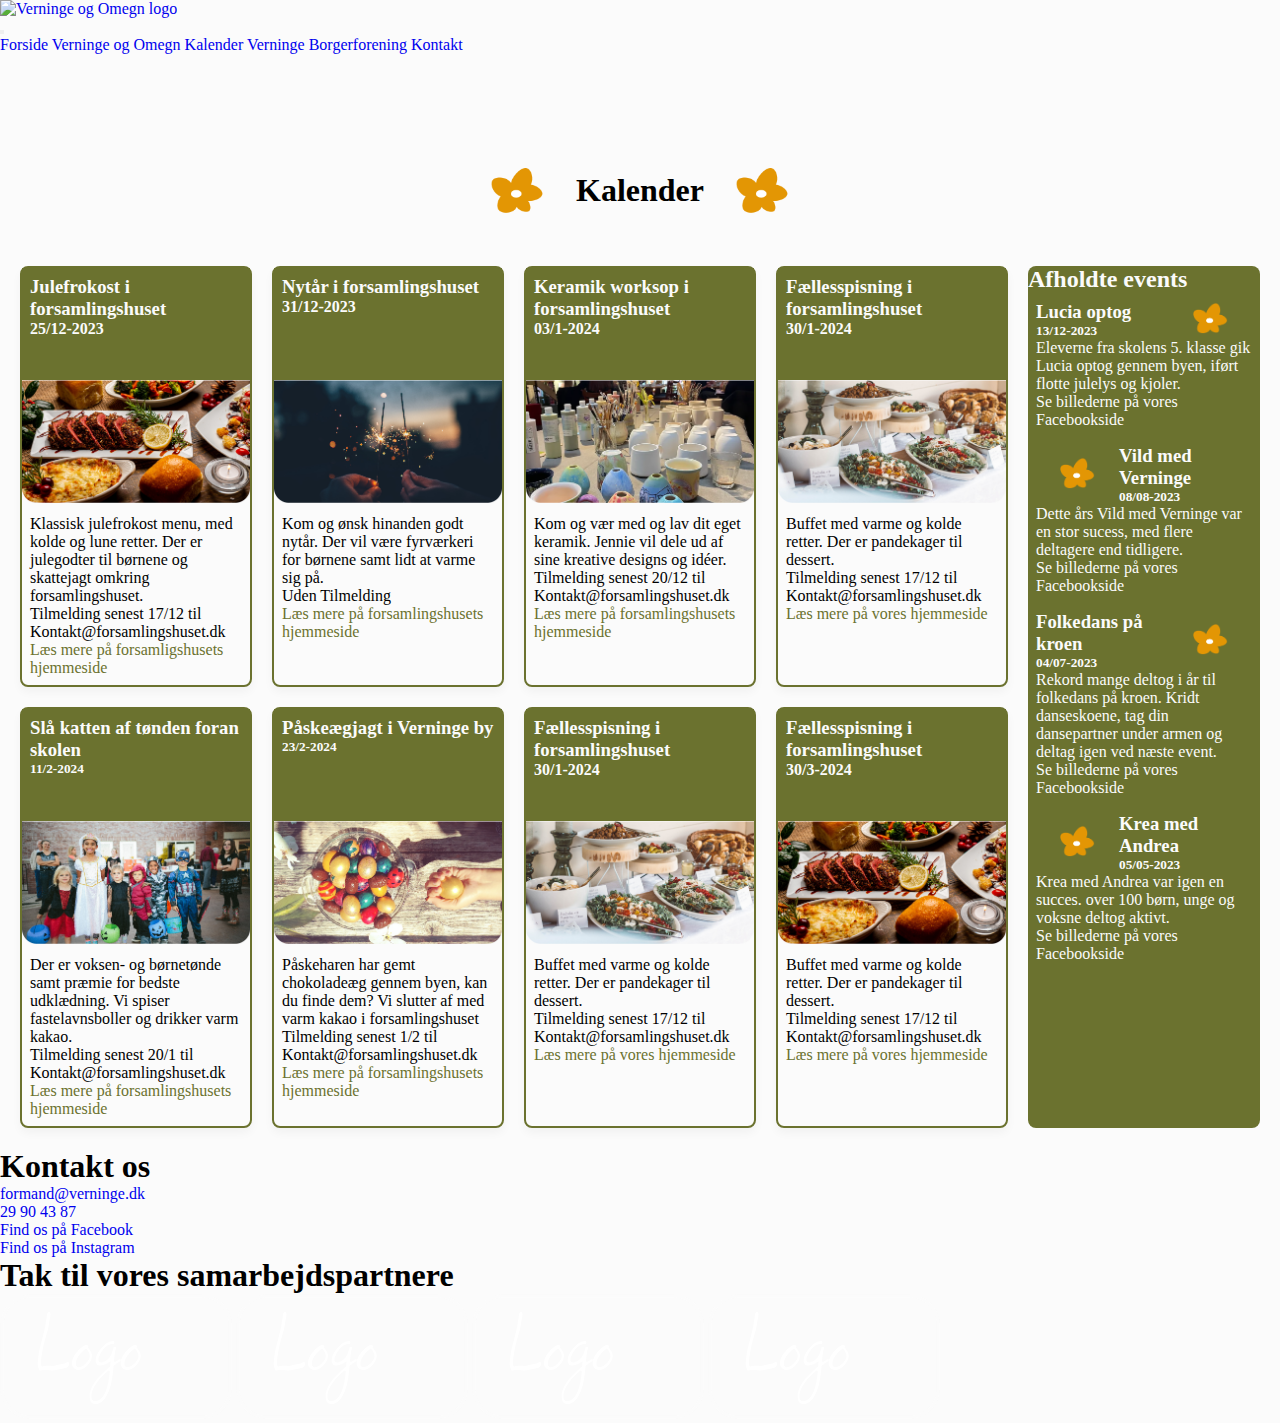
==== kalender.html @ a9202965 "responsiv rettelser" ====
<!DOCTYPE html>
<html lang="da">
<head>
    <meta charset="UTF-8">
    <meta name="viewport" content="width=device-width, initial-scale=1.0">
    <title>Verninge og omegn kalender</title>
    <link rel="stylesheet" href="kalenderstylesheet.css">
   <!--<link rel="stylesheet" href="style.css">-->
</head>

<body>
    <header>       
        <!-- logo -->
        <a class="logo" href="index.html">
            <img src="grafik/logo_mobil.png" alt="Verninge og Omegn logo">
        </a>

        <!-- Burger menu Mobil-->
        <nav>
            <div class="dropdown">
                <button onclick="myFunction()" class="dropbtn"><i class="fa-solid fa-bars"></i></button>
                <div id="myDropdown" class="dropdown-content">
                <a href="index.html">Forside</a>
                <a href="verninge_og_omegn.html">Verninge og Omegn</a>
                <a href="kalender.html">Kalender</a>
                <a href="#">Verninge Borgerforening</a>
                <a href="#">Kontakt</a>
                </div>
            </div>
        </nav>
        
    </header>
    <div class="overskrift">
        <img src="blomst.png" class="pg-title-blomst" alt="verninge blomst logo">
        <h1>Kalender</h1>
        <img src="blomst.png"  class="pg-title-blomst" alt="verninge blomst logo">
    </div>

    <section class="card-list">
        <article class="card-item">
            <div>
                <div class="card-title">
                    <h3>Julefrokost i forsamlingshuset </h3>
                    <h4>25/12-2023</h4>  
                </div>
                <img src="julemad.png" alt="billede af buffet">    
                <div class="card-content">
                    <p>Klassisk julefrokost menu, med kolde og lune retter. Der er julegodter til børnene og skattejagt omkring forsamlingshuset.</p>
                    <p>Tilmelding senest 17/12 til Kontakt@forsamlingshuset.dk</p>
                    <a href="#" class="link"><p>Læs mere på forsamligshusets hjemmeside</p></a>
                </div>
            </div>
        </article>
        <article class="card-item">
            <div>
                <div class="card-title">
                    <h3>Nytår i forsamlingshuset </h3>
                    <h4>31/12-2023</h4>  
                </div>
                    <img src="nytaar.png" alt="Stemningsbillede med stjernekastere">
                <div class="card-content">
                    <p>Kom og ønsk hinanden godt nytår. Der vil være fyrværkeri for børnene samt lidt at varme sig på. </p>
                    <p>Uden Tilmelding</p>
                    <a href="#" class="link"><p>Læs mere på forsamlingshusets hjemmeside</p></a>
                </div>
            </div>
        </article>
        <article class="card-item">
            <div>
                <div class="card-title">
                    <h3>Keramik worksop i forsamlingshuset </h3>
                    <h4>03/1-2024</h4>  
                </div>
                    <img src="keramik.png" alt="Billede af Håndlavet keramik">
                <div class="card-content">
                    <p>Kom og vær med og lav dit eget keramik. Jennie vil dele ud af sine kreative designs og idéer. </p>
                    <p>Tilmelding senest 20/12 til Kontakt@forsamlingshuset.dk</p>
                    <a href="#" class="link"><p>Læs mere på forsamlingshusets hjemmeside</p></a>
                </div>
            </div>
        </article>
        <article class="card-item">
             <div>
                <div class="card-title">
                    <h3>Fællesspisning i forsamlingshuset </h3>
                    <h4>30/1-2024</h4>  
                </div>
                    <img src="paaskefrokost.png" alt="Billede af buffet">
                <div class="card-content">
                    <p>Buffet med varme og kolde retter. Der er pandekager til dessert.</p>
                    <p>Tilmelding senest 17/12 til Kontakt@forsamlingshuset.dk</p>
                    <a href="#" class="link"><p>Læs mere på vores hjemmeside</p></a>
                </div>
            </div>
        </article>
        <article class="card-item">
            <div>
                <div class="card-title">
                    <h3>Slå katten af tønden foran skolen </h3>
                    <h5>11/2-2024</h5>  
                </div>
                    <img src="fastelavn.png" alt="billede af børn i udklædning">
                <div class="card-content">
                    <p>Der er voksen- og børnetønde samt præmie for bedste udklædning. Vi spiser fastelavnsboller og drikker varm kakao.</p>
                    <p>Tilmelding senest 20/1 til Kontakt@forsamlingshuset.dk</p>
                    <a href="#" class="link"><p>Læs mere på forsamlingshusets hjemmeside</p></a>
                </div>
            </div>
        </article>
        <article class="card-item">
            <div>
                <div class="card-title">
                    <h3>Påskeægjagt i Verninge by </h3>
                    <h5>23/2-2024</h5>  
                </div>
                    <img src="paaskeaeg.png" alt="billede af påskeæg">
                <div class="card-content">
                    <p>Påskeharen har gemt chokoladeæg gennem byen, kan du finde dem?
                        Vi slutter af med varm kakao i forsamlingshuset</p>
                    <p>Tilmelding senest 1/2 til Kontakt@forsamlingshuset.dk</p>
                    <a href="#" class="link"><p>Læs mere på forsamlingshusets hjemmeside</p></a>
                </div>
            </div>
         </article>
        <article class="card-item">
            <div>
                <div class="card-title">
                    <h3>Fællesspisning i forsamlingshuset </h3>
                    <h4>30/1-2024</h4>  
                </div>
                    <img src="paaskefrokost.png" alt="billede af buffet">
                <div class="card-content">
                    <p>Buffet med varme og kolde retter. Der er pandekager til dessert.</p>
                    <p>Tilmelding senest 17/12 til Kontakt@forsamlingshuset.dk</p>
                    <a href="#" class="link"><p>Læs mere på vores hjemmeside</p></a>
                </div>
            </div>
        </article>
        <article class="card-item">
            <div>
                <div class="card-title">
                    <h3>Fællesspisning i forsamlingshuset </h3>
                    <h4>30/3-2024</h4>  
                </div>
                    <img src="julemad.png" alt="Billede af buffet">
                <div class="card-content">
                    <p>Buffet med varme og kolde retter. Der er pandekager til dessert.</p>
                    <p>Tilmelding senest 17/12 til Kontakt@forsamlingshuset.dk</p>
                    <a href="#" class="link"><p>Læs mere på vores hjemmeside</p></a>
                </div>
            </div>
        </article>
        <article class="card-afholdte-events row-span-2">
            <div>
                <h2>Afholdte events</h2>
                <div class="card-content">
                    <div class="title-afholdte-events">
                        <div>
                        <h3>Lucia optog</h3>
                        <h5>13/12-2023</h5>
                    </div>
                    <div>
                        <img src="blomst.png" alt="verninge logo blomst" class="blomst-lille">
                    </div>       
                    </div>
                    <p>Eleverne fra skolens 5. klasse gik Lucia optog gennem byen, iført flotte julelys og kjoler. </p>
                    <a href="#" class="link-hvid"><p>Se billederne på vores Facebookside</p></a>
                </div>

                <div class="card-content">
                    <div class="title-afholdte-events">
                        <div>
                        <img src="blomst.png" alt="verninge logo blomst" class="blomst-lille">
                    </div> 
                    <div>
                        <h3>Vild med Verninge</h3>
                        <h5>08/08-2023</h5>
                    </div>
                        
                    </div>
                    <p>Dette års Vild med Verninge var en stor sucess, med flere deltagere end tidligere.
                        <a href="#" class="link-hvid"><p>Se billederne på vores Facebookside</p></a>
                </div>

                <div class="card-content">
                    <div class="title-afholdte-events">
                        <div>
                        <h3>Folkedans på kroen</h3>
                        <h5>04/07-2023</h5>
                    </div>
                    <div>
                        <img src="blomst.png" alt="verninge logo blomst" class="blomst-lille">
                    </div>       
                    </div>
                    <p>Rekord mange deltog i år til folkedans på kroen. Kridt danseskoene, tag din dansepartner under armen og deltag igen ved næste event.
                        <a href="#" class="link-hvid"><p>Se billederne på vores Facebookside</p></a>
                    
                </div>

                <div class="card-content">  
                    <div class="title-afholdte-events">
                         <div>
                        <img src="blomst.png" alt="verninge logo blomst" class="blomst-lille">
                        </div> 
                        <div>
                            <h3>Krea med Andrea</h3>
                            <h5>05/05-2023</h5>
                        </div>
                        
                        </div>
                        <p>Krea med Andrea var igen en succes. over 100 børn, unge og voksne deltog aktivt. </p>
                        <a href="#" class="link-hvid"><p>Se billederne på vores Facebookside</p></a>
                </div>
            </div>
        </article>  
        

    </section>
    <footer>
        <div class="bg-green-font-white">
            <h1>Kontakt os</h1> 
                <ul>
                    <li><a href="#"><i class="fa-regular fa-envelope"></i> formand@verninge.dk</a></li>
                    <li><a href="#"><i class="fa-solid fa-phone"></i> 29 90 43 87</a></li>
                    <li><a href="#"><i class="fa-brands fa-facebook"></i> Find os på Facebook</a></li>
                    <li><a href="#"><i class="fa-brands fa-instagram"></i> Find os på Instagram</a></li>
                </ul>
            <h1>Tak til vores samarbejdspartnere</h1>
            <img src="Img/img-sponser.png" alt="">
            <img src="Img/img-sponser.png" alt="">
            <img src="Img/img-sponser.png" alt="">
            <img src="Img/img-sponser.png" alt="">
        </div>
    </footer>
</body>

</html>
---- kalenderstylesheet.css ----
@import url(https://fonts.googleapis.com/css?family=Square+Peg:regular);
@import url(https://fonts.googleapis.com/css?family=Kulim+Park:200,200italic,300,300italic,regular,italic,600,600italic,700,700italic);
* {
    margin: 0;
    padding: 0;
    box-sizing: border-box;
    
}
body {
    background: #fbfbfb;
    max-width: 100%;
}

.overskrift {
    display: flex;
    justify-content: center;
    flex-direction: row;
    align-items: center;
    padding-top: 5rem;
}
.pg-title-blomst{
    height: 3rem;
    width: auto;
    margin: 2rem 2rem 2rem 2rem;
}


@media (min-width: 33em){
    .card-list{
        grid-template-columns: 1fr;
    }
}
@media (min-width: 38em){
    .card-list{
        grid-template-columns: repeat(2, 1fr);
    }
    .card-afholdte-events{
        grid-column: span 1 /-1!important;
        grid-row: span 2 / 1!important;
    }
}
@media (min-width: 54em){
    .card-list{
        grid-template-columns: repeat(3, 1fr);
    }
    .card-afholdte-events{
        grid-column: span 1 /-1!important;
        grid-row: span 2 / 1!important;
    }
}

@media (min-width: 80em){
    .card-list{
        grid-template-columns: repeat(5, 1fr);
    }
    .card-afholdte-events{
        grid-column: span 1 /-1!important;
        grid-row: span 2 / -1!important;
    }
}

.card-list {
    display: grid;
    gap: 20px;
    padding: 20px;
}

.row-span-2{
    grid-row: span 2;
}

.card-list .card-item {
    background: #fbfbfb;
    border-radius: 8px;
    box-shadow: 0px 5px 10px rgba(0, 0, 0, 0.04);
    list-style: none;
    text-decoration: none;
    border: 2px solid #6b722F;
    transition: border 0.5s ease;
}


.card-title{
    background-color: #6b722F;
    color: #fbfbfb;
    padding: 0.5em;
    height: 7rem;
}

.card-content{
    padding: 0.5em;
}
a{
    text-decoration: none;
}

.link:hover{
    cursor: pointer;
    text-decoration: underline;
}

.link-hvid {
    color: #fbfbfb !important;
}

.link-hvid:hover{
    cursor: pointer;
    text-decoration: underline;
}

.link {
    color: #6b722F;
}

.card-item img{
    max-width: 100%;
    border-radius: 0 0 8px 8px;
}

.card-afholdte-events{
    background-color: #6b722F;
    color: #fbfbfb;
    border-radius: 8px;
}
.blomst-lille{
    height: 2rem;
    width: auto;
    margin: 0 1.5rem 0 1.5rem;
}
.title-afholdte-events{
    display: flex;
    justify-content: space-between;
    align-items: center;
}

.title-afholdte-events h3{
    margin:0.5 0 0.4 0.8!important;
}
---- style.css ----
@import url(https://fonts.googleapis.com/css?family=Square+Peg:regular);
@import url(https://fonts.googleapis.com/css?family=Kulim+Park:200,200italic,300,300italic,regular,italic,600,600italic,700,700italic);

/*mobil*/
*{
    box-sizing: border-box;
    margin: 0;
}

html{
    width: 100%;
}

.grid-col-4{
    width: 100%;
    display: grid;
    grid-template-rows: auto auto auto;
    grid-template-columns: auto auto auto;
    grid-template-areas: 
    'header header header header'
    'main main main main'
    'footer footer footer footer';
}

h1{
    font-family: 'square peg';
    color: #6b722F;
    font-size: 5rem;
    font-weight: 500;
}
.section-title-white{
    font-family: 'square peg';
    color: #FBFBFB;
    font-size: 5rem;
    font-weight: 500;
}
h2 {
    font-family: 'square peg';
    font-weight: 400;
    font-size: 2.5rem;
    text-align: center;
    margin: 0.8rem;
}

h3 {
    font-family: 'kulim park';
    font-weight: 400;
    margin: 0.8rem;
}


h4 {
    font-family: 'kulim park';
    font-weight: 400;
    text-align: left;
    margin: 0.8rem;
}

h5{
    font-family: 'kulim park';
    font-weight: 300;
    text-align: left;
    margin-left: 0.8rem;
}

p {
    font-family: 'kulim park';
    font-weight: 300;
    padding:0.4rem 1rem 0.4rem 1rem;
}

/*section classes*/
.bg-white-font-black{
    background-color: #FBFBFB;
    color: black;
}

.bg-white-font-black h1{
    color: #434910;

}

.bg-green-font-white{
    background-color: #6B722F;
    color: #FBFBFB;
}


/*--------header---------*/
header{
    grid-area: header;
    position: sticky;
    top: 0;
    background-color: #6B722F;
    display: flex;
    justify-content: space-between;
    align-items: center;
    padding: 20px;
    z-index: 1;
}



/*dropdown*/
@media (max-width:63rem){
.dropbtn {
    background-color: #6B722F;
    color: #FBFBFB;
    font-size: 4em;
    border: none;
    cursor: pointer;
  }


.dropdown-content {
    display: none;
    position: absolute;
    background-color: #6B722F;
    width: 100%;
    box-shadow: 0px 0px 0px 0px rgba(0,0,0,0.2);
    right: 0;
    z-index: 1;
    overflow: visible;
}
  
.dropdown a{
    display: block;
}
.nav-menu{
    list-style: none;
    display: flex;
    flex-direction: column;
    align-items: center;
    
}
.nav-menu li{
    padding: 30px 45px;
}
.logo{
    height: 4.7rem;
    width: 5rem;
    background-image: url(Grafik/logo_mobil.png);
    z-index: 20!important;
}
}

@media (min-width:63rem){
    .nav-menu{
        display: flex;
        flex-direction: row;
        justify-content: space-between;
    }
    .nav-menu li{
        text-align: left;
        padding: 0 1rem 0 1rem;

    }
    .nav-menu a{
        font-size: 2rem;
    }
    .dropbtn{
        display: none;
    }
    .logo{
        height: 5rem;
        width: 15rem;
        background-image: url(Grafik/logo-desktop-lille.png);
        background-position: 0;
        background-repeat: no-repeat;
        z-index: 20!important;
    }
}


.nav-menu a:hover{
    text-decoration: underline;
    cursor: pointer;
}
.nav-menu li a{
    font-size: x-large;
    font-family: 'Kulim Park';
    color: #fbfbfb;
    text-decoration: none;
}
.nav-menu li{
    list-style-type: none;
}
.nav-active{
    color: #f7bf58!important;
}
   
/* Show the dropdown menu (use JS to add this class to the .dropdown-content container when the user clicks on the dropdown button) */
.show {display:block;}

/*main*/
main{
    grid-area: main;
}

/*footer*/
footer{
    grid-area: footer;
    background-color: #6B722F;
    color: #FBFBFB;
    text-align: center;
    
}

footer .bg-green-font-white{
    display: flex;
    flex-direction: column;
    justify-content: center;
    align-items: center;
    flex-wrap: nowrap;
    max-width: 100%;
}

footer h1{
    padding-top: 40px;
}

footer ul li{
    list-style-type: none;  
}

footer ul li a{
    float: left;
    color: #FBFBFB;
    text-decoration: none;
    display: block;
    font-size: x-large;
    font-family: 'Kulim Park';
    font-weight: bold;
    padding-top: 10px;
}

footer img{
    padding-top: 20px;
}
#sponsors{
    padding-top: 2rem;
}
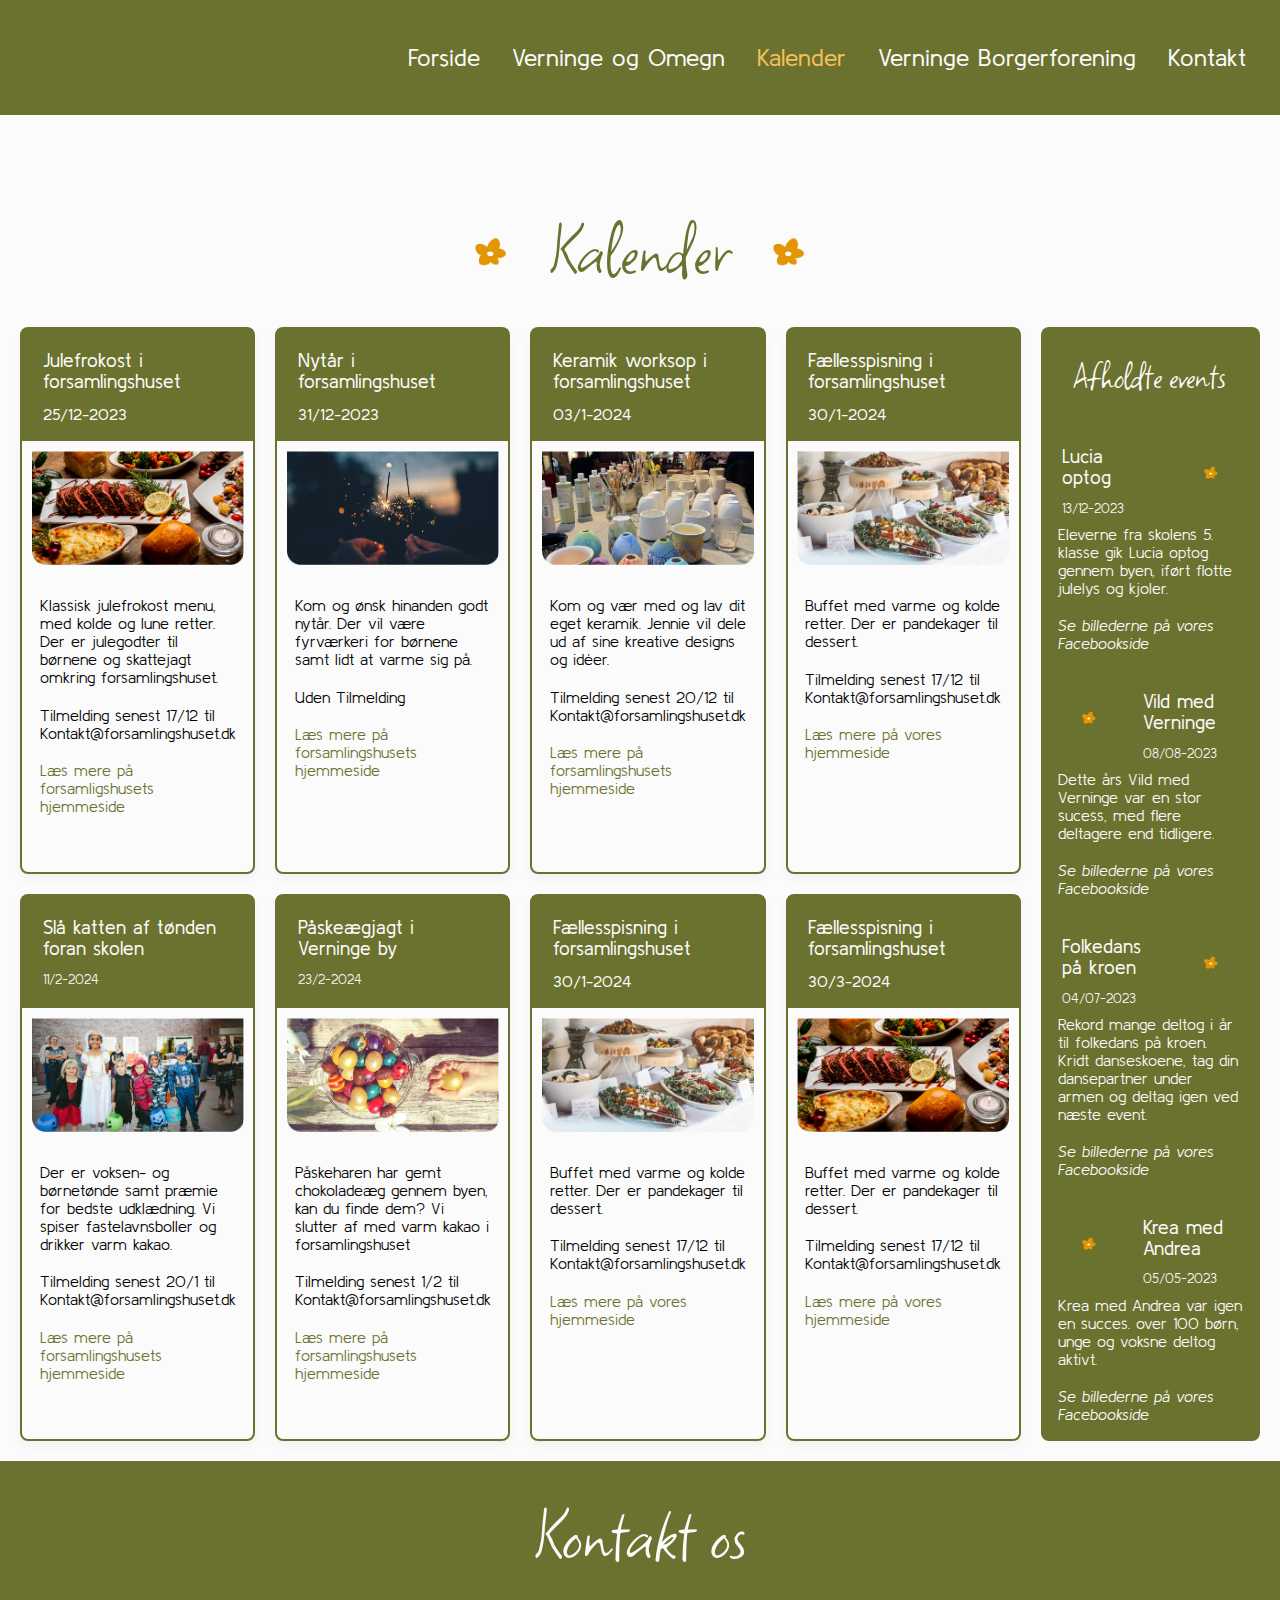
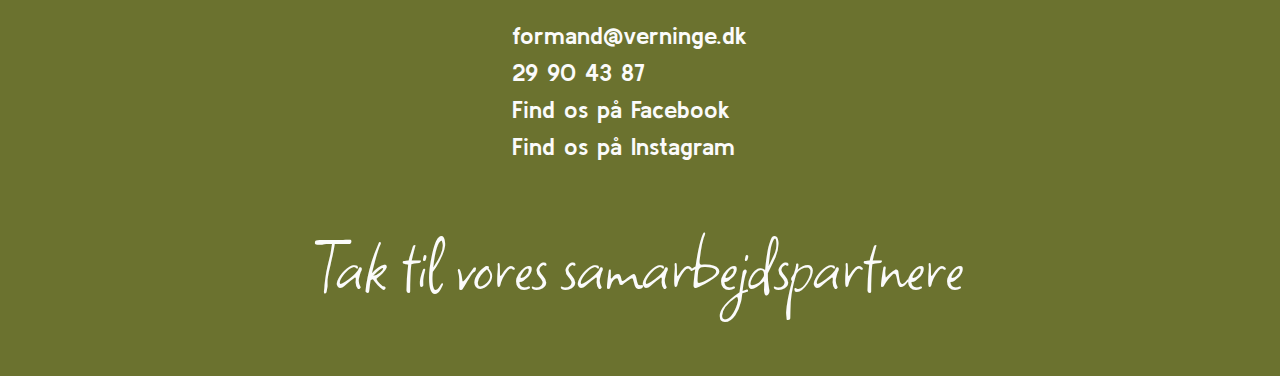
==== commit 526b2f70: "kalender og index rettelser" ====
--- a/kalender.html
+++ b/kalender.html
@@ -5,14 +5,19 @@
     <meta name="viewport" content="width=device-width, initial-scale=1.0">
     <title>Verninge og omegn kalender</title>
     <link rel="stylesheet" href="kalenderstylesheet.css">
-   <!--<link rel="stylesheet" href="style.css">-->
+   <link rel="stylesheet" href="style.css">
+
+       <!--import af burger ikon-->
+       <script src="https://kit.fontawesome.com/158830f7f7.js" crossorigin="anonymous"></script>
+
+       <!--import af javascript til dropdown menu-->
+        <script src="dropdown.js"></script>
 </head>
 
 <body>
     <header>       
         <!-- logo -->
         <a class="logo" href="index.html">
-            <img src="grafik/logo_mobil.png" alt="Verninge og Omegn logo">
         </a>
 
         <!-- Burger menu Mobil-->
@@ -20,20 +25,22 @@
             <div class="dropdown">
                 <button onclick="myFunction()" class="dropbtn"><i class="fa-solid fa-bars"></i></button>
                 <div id="myDropdown" class="dropdown-content">
-                <a href="index.html">Forside</a>
-                <a href="verninge_og_omegn.html">Verninge og Omegn</a>
-                <a href="kalender.html">Kalender</a>
-                <a href="#">Verninge Borgerforening</a>
-                <a href="#">Kontakt</a>
+                <ul class="nav-menu">
+                    <li><a href="index.html" >Forside</a></li>
+                    <li><a href="verninge_og_omegn.html">Verninge og Omegn</a></li>
+                    <li><a href="kalender.html" class="nav-active">Kalender</a></li>
+                    <li><a href="#">Verninge Borgerforening</a></li>
+                    <li><a href="#">Kontakt</a></li>
+                 </ul>
                 </div>
             </div>
         </nav>
         
     </header>
-    <div class="overskrift">
-        <img src="blomst.png" class="pg-title-blomst" alt="verninge blomst logo">
+    <div class="pg-title">
+        <img src="img/blomst.png" class="pg-title-blomst" alt="verninge blomst logo">
         <h1>Kalender</h1>
-        <img src="blomst.png"  class="pg-title-blomst" alt="verninge blomst logo">
+        <img src="img/blomst.png"  class="pg-title-blomst" alt="verninge blomst logo">
     </div>
 
     <section class="card-list">
@@ -43,7 +50,7 @@
                     <h3>Julefrokost i forsamlingshuset </h3>
                     <h4>25/12-2023</h4>  
                 </div>
-                <img src="julemad.png" alt="billede af buffet">    
+                <img src="img/julemad.png" alt="billede af buffet">    
                 <div class="card-content">
                     <p>Klassisk julefrokost menu, med kolde og lune retter. Der er julegodter til børnene og skattejagt omkring forsamlingshuset.</p>
                     <p>Tilmelding senest 17/12 til Kontakt@forsamlingshuset.dk</p>
@@ -57,7 +64,7 @@
                     <h3>Nytår i forsamlingshuset </h3>
                     <h4>31/12-2023</h4>  
                 </div>
-                    <img src="nytaar.png" alt="Stemningsbillede med stjernekastere">
+                    <img src="img/nytaar.png" alt="Stemningsbillede med stjernekastere">
                 <div class="card-content">
                     <p>Kom og ønsk hinanden godt nytår. Der vil være fyrværkeri for børnene samt lidt at varme sig på. </p>
                     <p>Uden Tilmelding</p>
@@ -71,7 +78,7 @@
                     <h3>Keramik worksop i forsamlingshuset </h3>
                     <h4>03/1-2024</h4>  
                 </div>
-                    <img src="keramik.png" alt="Billede af Håndlavet keramik">
+                    <img src="img/keramik.png" alt="Billede af Håndlavet keramik">
                 <div class="card-content">
                     <p>Kom og vær med og lav dit eget keramik. Jennie vil dele ud af sine kreative designs og idéer. </p>
                     <p>Tilmelding senest 20/12 til Kontakt@forsamlingshuset.dk</p>
@@ -85,7 +92,7 @@
                     <h3>Fællesspisning i forsamlingshuset </h3>
                     <h4>30/1-2024</h4>  
                 </div>
-                    <img src="paaskefrokost.png" alt="Billede af buffet">
+                    <img src="img/paaskefrokost.png" alt="Billede af buffet">
                 <div class="card-content">
                     <p>Buffet med varme og kolde retter. Der er pandekager til dessert.</p>
                     <p>Tilmelding senest 17/12 til Kontakt@forsamlingshuset.dk</p>
@@ -99,7 +106,7 @@
                     <h3>Slå katten af tønden foran skolen </h3>
                     <h5>11/2-2024</h5>  
                 </div>
-                    <img src="fastelavn.png" alt="billede af børn i udklædning">
+                    <img src="img/fastelavn.png" alt="billede af børn i udklædning">
                 <div class="card-content">
                     <p>Der er voksen- og børnetønde samt præmie for bedste udklædning. Vi spiser fastelavnsboller og drikker varm kakao.</p>
                     <p>Tilmelding senest 20/1 til Kontakt@forsamlingshuset.dk</p>
@@ -113,7 +120,7 @@
                     <h3>Påskeægjagt i Verninge by </h3>
                     <h5>23/2-2024</h5>  
                 </div>
-                    <img src="paaskeaeg.png" alt="billede af påskeæg">
+                    <img src="img/paaskeaeg.png" alt="billede af påskeæg">
                 <div class="card-content">
                     <p>Påskeharen har gemt chokoladeæg gennem byen, kan du finde dem?
                         Vi slutter af med varm kakao i forsamlingshuset</p>
@@ -128,7 +135,7 @@
                     <h3>Fællesspisning i forsamlingshuset </h3>
                     <h4>30/1-2024</h4>  
                 </div>
-                    <img src="paaskefrokost.png" alt="billede af buffet">
+                    <img src="img/paaskefrokost.png" alt="billede af buffet">
                 <div class="card-content">
                     <p>Buffet med varme og kolde retter. Der er pandekager til dessert.</p>
                     <p>Tilmelding senest 17/12 til Kontakt@forsamlingshuset.dk</p>
@@ -142,7 +149,7 @@
                     <h3>Fællesspisning i forsamlingshuset </h3>
                     <h4>30/3-2024</h4>  
                 </div>
-                    <img src="julemad.png" alt="Billede af buffet">
+                    <img src="img/julemad.png" alt="Billede af buffet">
                 <div class="card-content">
                     <p>Buffet med varme og kolde retter. Der er pandekager til dessert.</p>
                     <p>Tilmelding senest 17/12 til Kontakt@forsamlingshuset.dk</p>
@@ -160,7 +167,7 @@
                         <h5>13/12-2023</h5>
                     </div>
                     <div>
-                        <img src="blomst.png" alt="verninge logo blomst" class="blomst-lille">
+                        <img src="img/blomst.png" alt="verninge logo blomst" class="blomst-lille">
                     </div>       
                     </div>
                     <p>Eleverne fra skolens 5. klasse gik Lucia optog gennem byen, iført flotte julelys og kjoler. </p>
@@ -170,7 +177,7 @@
                 <div class="card-content">
                     <div class="title-afholdte-events">
                         <div>
-                        <img src="blomst.png" alt="verninge logo blomst" class="blomst-lille">
+                        <img src="img/blomst.png" alt="verninge logo blomst" class="blomst-lille">
                     </div> 
                     <div>
                         <h3>Vild med Verninge</h3>
@@ -189,7 +196,7 @@
                         <h5>04/07-2023</h5>
                     </div>
                     <div>
-                        <img src="blomst.png" alt="verninge logo blomst" class="blomst-lille">
+                        <img src="img/blomst.png" alt="verninge logo blomst" class="blomst-lille">
                     </div>       
                     </div>
                     <p>Rekord mange deltog i år til folkedans på kroen. Kridt danseskoene, tag din dansepartner under armen og deltag igen ved næste event.
@@ -200,7 +207,7 @@
                 <div class="card-content">  
                     <div class="title-afholdte-events">
                          <div>
-                        <img src="blomst.png" alt="verninge logo blomst" class="blomst-lille">
+                        <img src="img/blomst.png" alt="verninge logo blomst" class="blomst-lille">
                         </div> 
                         <div>
                             <h3>Krea med Andrea</h3>
@@ -216,22 +223,27 @@
         
 
     </section>
-    <footer>
-        <div class="bg-green-font-white">
-            <h1>Kontakt os</h1> 
-                <ul>
-                    <li><a href="#"><i class="fa-regular fa-envelope"></i> formand@verninge.dk</a></li>
-                    <li><a href="#"><i class="fa-solid fa-phone"></i> 29 90 43 87</a></li>
-                    <li><a href="#"><i class="fa-brands fa-facebook"></i> Find os på Facebook</a></li>
-                    <li><a href="#"><i class="fa-brands fa-instagram"></i> Find os på Instagram</a></li>
-                </ul>
-            <h1>Tak til vores samarbejdspartnere</h1>
-            <img src="Img/img-sponser.png" alt="">
-            <img src="Img/img-sponser.png" alt="">
-            <img src="Img/img-sponser.png" alt="">
-            <img src="Img/img-sponser.png" alt="">
+<!--- Footer (Brandon, Hans-Peder)-->
+<footer>
+
+    <div class="bg-green-font-white">
+        <div id="contact">
+            <h2 class="section-title-white">Kontakt os</h2>      
+            <ul>
+                <li><a href="#"><i class="fa-regular fa-envelope"></i> formand@verninge.dk</a></li>
+                <li><a href="#"><i class="fa-solid fa-phone"></i> 29 90 43 87</a></li>
+                <li><a href="#"><i class="fa-brands fa-facebook"></i> Find os på Facebook</a></li>
+                <li><a href="#"><i class="fa-brands fa-instagram"></i> Find os på Instagram</a></li>
+            </ul>
         </div>
-    </footer>
+        <div id="sponsors">
+            <h2 class="section-title-white">Tak til vores samarbejdspartnere</h2>
+            <img src="img/img-sponser.png" alt="">
+            <img src="img/img-sponser.png" alt="">
+            <img src="img/img-sponser.png" alt="">
+            <img src="img/img-sponser.png" alt="">
+        </div>
+</footer>
 </body>
 
 </html>--- a/kalenderstylesheet.css
+++ b/kalenderstylesheet.css
@@ -10,20 +10,6 @@
     background: #fbfbfb;
     max-width: 100%;
 }
-
-.overskrift {
-    display: flex;
-    justify-content: center;
-    flex-direction: row;
-    align-items: center;
-    padding-top: 5rem;
-}
-.pg-title-blomst{
-    height: 3rem;
-    width: auto;
-    margin: 2rem 2rem 2rem 2rem;
-}
-
 
 @media (min-width: 33em){
     .card-list{
@@ -101,6 +87,7 @@
 
 .link-hvid {
     color: #fbfbfb !important;
+    font-style: italic;
 }
 
 .link-hvid:hover{
@@ -129,7 +116,7 @@
 }
 .title-afholdte-events{
     display: flex;
-    justify-content: space-between;
+    justify-content: space-around;
     align-items: center;
 }
 
--- a/style.css
+++ b/style.css
@@ -1,7 +1,8 @@
 @import url(https://fonts.googleapis.com/css?family=Square+Peg:regular);
 @import url(https://fonts.googleapis.com/css?family=Kulim+Park:200,200italic,300,300italic,regular,italic,600,600italic,700,700italic);
 
-/*mobil*/
+/*--------------------------------------------Generel styling, Header + Footer--------------------------*/
+/*Brandon, Hans Peder */
 *{
     box-sizing: border-box;
     margin: 0;
@@ -11,17 +12,10 @@
     width: 100%;
 }
 
-.grid-col-4{
-    width: 100%;
-    display: grid;
-    grid-template-rows: auto auto auto;
-    grid-template-columns: auto auto auto;
-    grid-template-areas: 
-    'header header header header'
-    'main main main main'
-    'footer footer footer footer';
-}
-
+/*.span-4{
+    column-span: 4;
+}*/
+/*Amanda*/
 h1{
     font-family: 'square peg';
     color: #6b722F;
@@ -48,7 +42,6 @@
     margin: 0.8rem;
 }
 
-
 h4 {
     font-family: 'kulim park';
     font-weight: 400;
@@ -69,7 +62,26 @@
     padding:0.4rem 1rem 0.4rem 1rem;
 }
 
-/*section classes*/
+.pg-title {
+    display: flex;
+    justify-content: center;
+    flex-direction: row;
+    align-items: center;
+    padding-top: 5rem;
+}
+
+.pg-title-blomst{
+    height: 3rem;
+    width: auto;
+    margin: 2rem 2rem 2rem 2rem;
+}
+@media (max-width:63rem){
+    .pg-title-blomst{
+        display: none;
+    }
+}
+/*--------------section classes-----------------
+Brandon og Hans Peder*/
 .bg-white-font-black{
     background-color: #FBFBFB;
     color: black;
@@ -86,7 +98,8 @@
 }
 
 
-/*--------header---------*/
+/*---------------------header---------------------
+Amanda, Brandon og Hans-Peder*/
 header{
     grid-area: header;
     position: sticky;
@@ -95,7 +108,7 @@
     display: flex;
     justify-content: space-between;
     align-items: center;
-    padding: 20px;
+    padding: 1.1rem;
     z-index: 1;
 }
 
@@ -139,7 +152,7 @@
 .logo{
     height: 4.7rem;
     width: 5rem;
-    background-image: url(Grafik/logo_mobil.png);
+    background-image: url(grafik/logo_mobil.png);
     z-index: 20!important;
 }
 }
@@ -164,7 +177,7 @@
     .logo{
         height: 5rem;
         width: 15rem;
-        background-image: url(Grafik/logo-desktop-lille.png);
+        background-image: url(grafik/logo-desktop-lille.png);
         background-position: 0;
         background-repeat: no-repeat;
         z-index: 20!important;
@@ -189,7 +202,6 @@
     color: #f7bf58!important;
 }
    
-/* Show the dropdown menu (use JS to add this class to the .dropdown-content container when the user clicks on the dropdown button) */
 .show {display:block;}
 
 /*main*/
@@ -197,7 +209,8 @@
     grid-area: main;
 }
 
-/*footer*/
+/*--------------footer----------------
+Brandon, Hans Peder*/
 footer{
     grid-area: footer;
     background-color: #6B722F;
@@ -240,5 +253,328 @@
 #sponsors{
     padding-top: 2rem;
 }
-
-
+/*-----------------------------------------------------index side-------------------------------------------------*/
+/*--------------------velkomst setion -------------------- 
+ Hans Peder og Brandon */
+ #sec-welcome{
+    text-align: center;
+    padding-bottom: 40px;
+}
+#sec-welcome h1{
+    padding: 20px;  
+}
+
+#sec-welcome p{
+    line-height: 1.5rem;
+    text-align: center;
+}
+/*Amanda*/
+@media (max-width:63rem){
+    #sec-welcome p{
+        padding: 0 4rem 2rem 4rem;
+    }
+}
+@media (min-width:63rem){
+    #sec-welcome p{
+        padding: 0 6rem 2rem 6rem;
+    }
+}
+.welcome-img{
+    height: auto;
+    width: 100%;
+}
+.btn-orange{
+    background-color: #E39604;
+    font-family: 'kulim park', sans serif;
+    padding: 1rem;
+    text-decoration: none;
+    color: #fbfbfb;
+    border-radius: 10px;
+}
+/*------------------gå på opdagelse section------*/
+/*Brandon og Hans-Peder*/
+#sec-discover{
+    text-align: center;
+    padding: 1.2rem 0 1.2rem 0;
+}
+#sec-discover h1{
+    padding: 20px;
+}
+#sec-discover h2{
+    padding-bottom: 40px;
+}
+#sec-discover img{
+    max-width: 80%;
+    height: auto;
+}
+/*Amanda*/
+.discover-link{
+    text-decoration: none;
+    color: #FBFBFB;
+}
+.discover-link:hover{
+    cursor: pointer;
+    text-decoration: underline;
+}
+@media (min-width:63rem){
+    .grid-col-2{
+        width: 100%;
+        display: grid;
+        grid-template-columns: repeat(2, 1fr);
+    }
+}
+/*----------------grunde til flytte til verninge section---------
+Amanda*/
+.section-reasons{
+    text-align: center;
+}
+.section-reasons h1,h2,p,img{
+padding:0.6rem;
+}
+.img-rounded{
+    border-radius: 30px;
+}
+.img-large{
+    max-width: 40rem;
+}
+@media (max-width:63rem){
+    .reasons-content{
+        padding: 1rem 4rem 1rem 4rem;
+    }
+}
+@media (min-width:63rem){
+    .flexbox-split{
+        display: flex;
+        flex-direction: column;
+        max-width: 100%;
+    }
+    .split{
+        display:flex;
+        flex-direction: row;
+        align-items: center;
+    }
+    .split-reverse{
+        display: flex;
+        flex-direction: row-reverse;
+        align-items: center;
+    }
+    .reasons-content{
+        padding:2rem 10rem 2rem 10rem;
+    }
+}
+
+
+/*------------------------------------------------------- KALENDER ------------------------------------
+Amanda og Malle*/
+@media (min-width: 33em){
+    .card-list{
+        grid-template-columns: 1fr;
+    }
+}
+@media (min-width: 38em){
+    .card-list{
+        grid-template-columns: repeat(2, 1fr);
+    }
+    .card-afholdte-events{
+        grid-column: span 1 /-1!important;
+        grid-row: span 2 / 1!important;
+    }
+}
+@media (min-width: 54em){
+    .card-list{
+        grid-template-columns: repeat(3, 1fr);
+    }
+    .card-afholdte-events{
+        grid-column: span 1 /-1!important;
+        grid-row: span 2 / 1!important;
+    }
+}
+
+@media (min-width: 80em){
+    .card-list{
+        grid-template-columns: repeat(5, 1fr);
+    }
+    .card-afholdte-events{
+        grid-column: span 1 /-1!important;
+        grid-row: span 2 / -1!important;
+    }
+}
+
+.card-list {
+    display: grid;
+    gap: 20px;
+    padding: 20px;
+}
+
+.row-span-2{
+    grid-row: span 2;
+}
+
+.card-list .card-item {
+    background: #fbfbfb;
+    border-radius: 8px;
+    box-shadow: 0px 5px 10px rgba(0, 0, 0, 0.04);
+    list-style: none;
+    text-decoration: none;
+    border: 2px solid #6b722F;
+    transition: border 0.5s ease;
+}
+
+
+.card-title{
+    background-color: #6b722F;
+    color: #fbfbfb;
+    padding: 0.5em;
+    height: 7rem;
+}
+
+.card-content{
+    padding: 0.5em;
+}
+a{
+    text-decoration: none;
+}
+
+.link:hover{
+    cursor: pointer;
+    text-decoration: underline;
+}
+
+.link-hvid {
+    color: #fbfbfb !important;
+    font-style: italic;
+}
+
+.link-hvid:hover{
+    cursor: pointer;
+    text-decoration: underline;
+}
+
+.link {
+    color: #6b722F;
+}
+
+.card-item img{
+    max-width: 100%;
+    border-radius: 0 0 8px 8px;
+}
+
+.card-afholdte-events{
+    background-color: #6b722F;
+    color: #fbfbfb;
+    border-radius: 8px;
+}
+.blomst-lille{
+    height: 2rem;
+    width: auto;
+    margin: 0 1.5rem 0 1.5rem;
+}
+.title-afholdte-events{
+    display: flex;
+    justify-content: space-around;
+    align-items: center;
+}
+
+.title-afholdte-events h3{
+    margin:0.5 0 0.4 0.8!important;
+}
+
+/*-------------------------------------------Om verninge og omegn side----------------------------------*/
+/*verninge sektion*/
+#sec-verninge{
+    text-align: center;
+    padding-bottom: 40px;
+}
+
+
+#sec-verninge video{
+    height: auto;
+    width: 100%;
+}
+
+#sec-verninge h2{
+    padding: 20px;
+}
+
+#sec-verninge p{
+    padding: 20px;
+}
+
+
+/*forening og fællesskab sektion*/
+#sec-community{
+    text-align: center;
+    padding-bottom: 40px;
+    display: flex;
+    flex-direction: column;
+    justify-content: center;
+    align-items: center;
+}
+
+#sec-community h1{
+    padding: 20px;
+}
+
+#sec-community h2{
+    padding: 20px;
+}
+
+#sec-community p{
+    padding: 20px;
+}
+
+#sec-community img{
+    width: 80%;
+    height: auto;
+    border-radius: 20px;
+}
+
+#sec-community ul{
+    width: 330px;
+    padding: 0px;  
+}
+
+#sec-community ul li{
+    list-style-type: none; 
+    text-align: left;
+    padding-bottom: 10px;
+}
+
+#sec-community ul li a{
+    
+    color: #FBFBFB;
+    font-size: large;
+    font-family: 'Kulim Park';
+    font-weight: lighter;
+}
+
+.union-list{
+    margin-bottom: 20px;
+    border-radius: 20px;
+    border-style: dotted;
+    padding: 20px;
+}
+
+/*natur section*/
+
+#sec-nature{
+    text-align: center;
+}
+
+#sec-nature h1{
+    padding: 20px;
+}
+
+#sec-nature h2{
+    padding: 20px;
+}
+
+#sec-nature p{
+    padding: 20px;
+}
+
+#sec-nature img{
+    width: 80%;
+    height: auto;
+    border-radius: 20px;
+}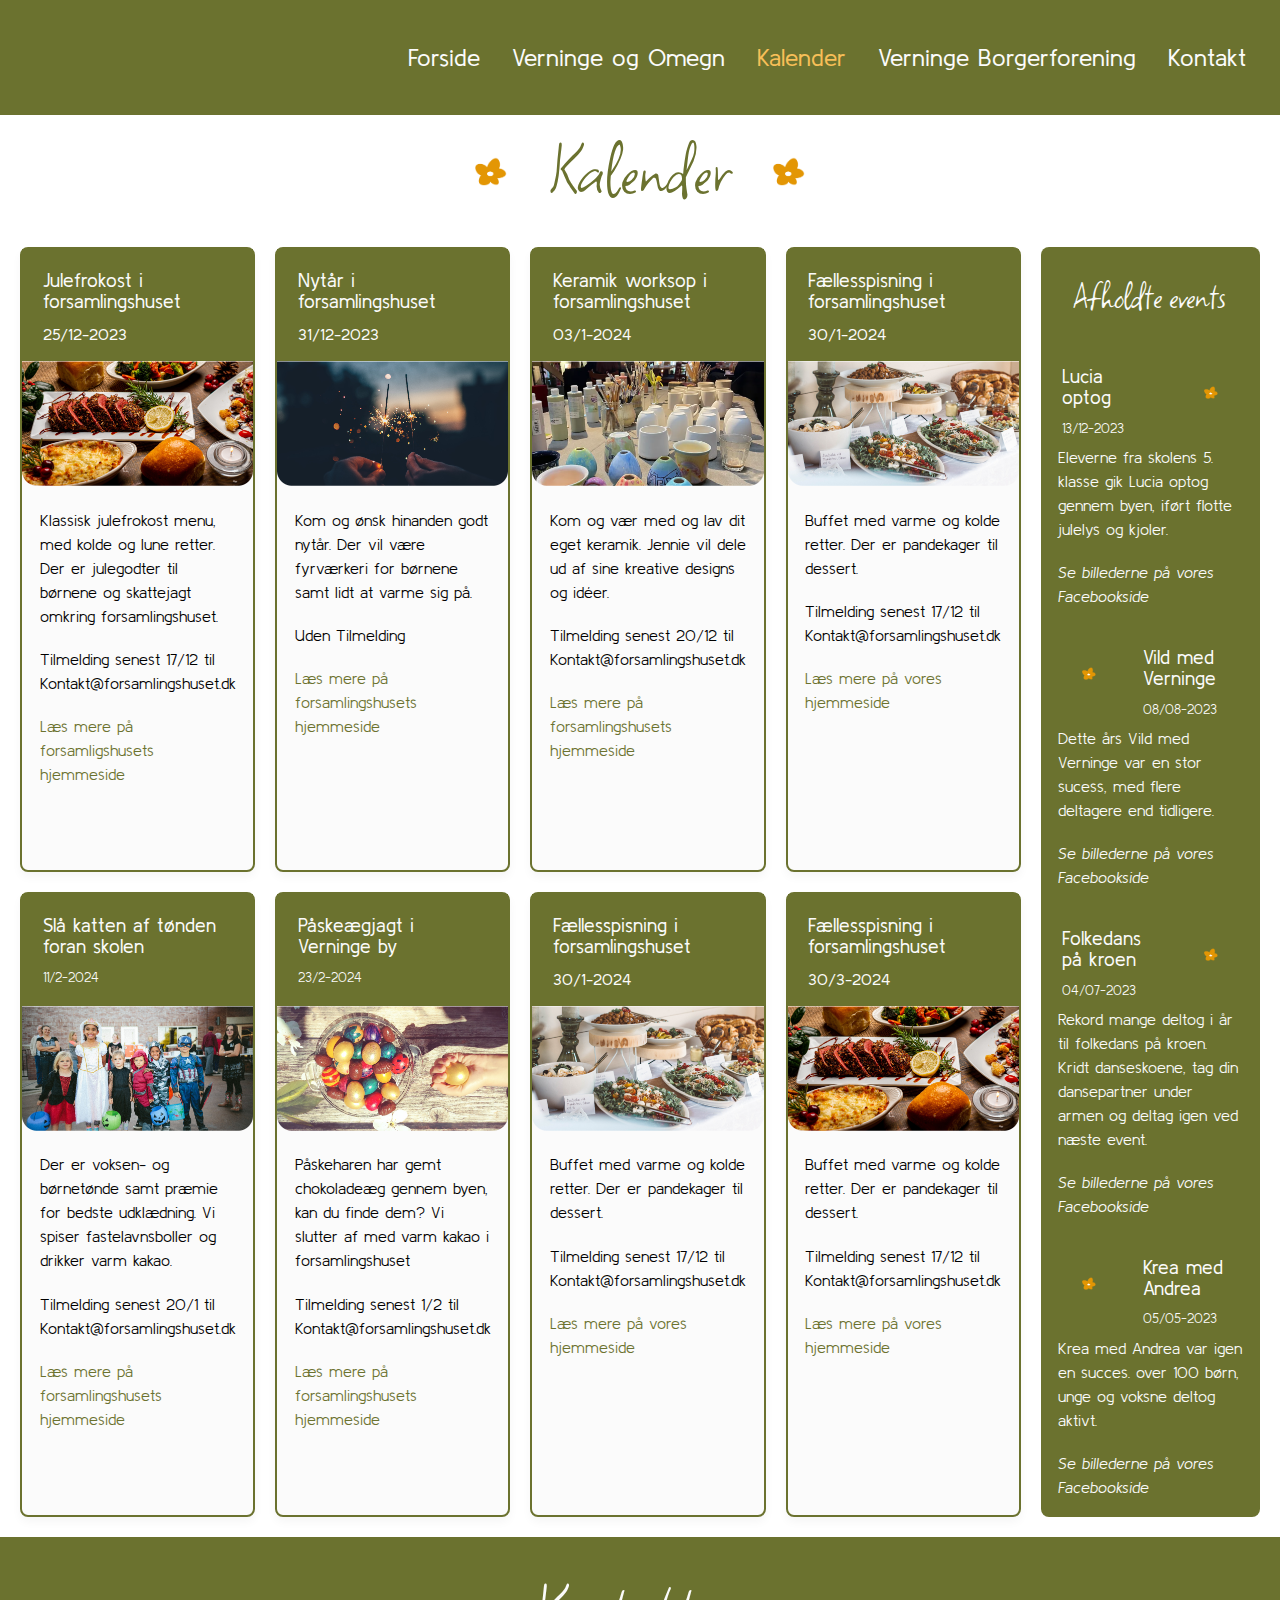
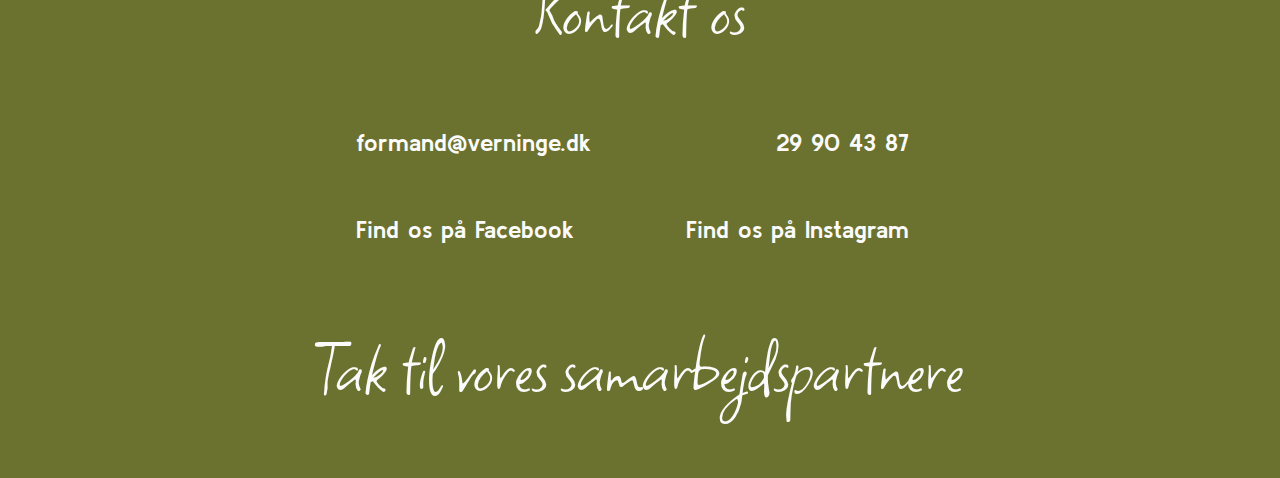
==== commit a3cf73f3: "verninge og omegn side" ====
--- a/kalender.html
+++ b/kalender.html
@@ -4,8 +4,7 @@
     <meta charset="UTF-8">
     <meta name="viewport" content="width=device-width, initial-scale=1.0">
     <title>Verninge og omegn kalender</title>
-    <link rel="stylesheet" href="kalenderstylesheet.css">
-   <link rel="stylesheet" href="style.css">
+   <link rel="stylesheet" href="style_verninge.css">
 
        <!--import af burger ikon-->
        <script src="https://kit.fontawesome.com/158830f7f7.js" crossorigin="anonymous"></script>
@@ -229,13 +228,18 @@
     <div class="bg-green-font-white">
         <div id="contact">
             <h2 class="section-title-white">Kontakt os</h2>      
-            <ul>
-                <li><a href="#"><i class="fa-regular fa-envelope"></i> formand@verninge.dk</a></li>
-                <li><a href="#"><i class="fa-solid fa-phone"></i> 29 90 43 87</a></li>
-                <li><a href="#"><i class="fa-brands fa-facebook"></i> Find os på Facebook</a></li>
-                <li><a href="#"><i class="fa-brands fa-instagram"></i> Find os på Instagram</a></li>
+            <ul class="flexbox-split">
+                <div class="split footer-kontakt">
+                    <li><a href="#"><i class="fa-regular fa-envelope"></i> formand@verninge.dk</a></li>
+                    <li><a href="#"><i class="fa-solid fa-phone"></i> 29 90 43 87</a></li>
+                </div>
+                <div class="split footer-kontakt">
+                    <li><a href="#"><i class="fa-brands fa-facebook"></i> Find os på Facebook</a></li>
+                    <li><a href="#"><i class="fa-brands fa-instagram"></i> Find os på Instagram</a></li>
+                </div>
             </ul>
         </div>
+
         <div id="sponsors">
             <h2 class="section-title-white">Tak til vores samarbejdspartnere</h2>
             <img src="img/img-sponser.png" alt="">
--- a/style_verninge.css
+++ b/style_verninge.css
@@ -0,0 +1,613 @@
+@import url(https://fonts.googleapis.com/css?family=Square+Peg:regular);
+@import url(https://fonts.googleapis.com/css?family=Kulim+Park:200,200italic,300,300italic,regular,italic,600,600italic,700,700italic);
+
+/*--------------------------------------------Generel styling, Header + Footer--------------------------*/
+/*Brandon, Hans Peder */
+*{
+    box-sizing: border-box;
+    margin: 0;
+    padding:0;
+}
+
+html{
+    width: 100%;
+}
+
+/*.span-4{
+    column-span: 4;
+}*/
+/*Amanda*/
+h1{
+    font-family: 'square peg';
+    color: #6b722F;
+    font-size: 5rem;
+    font-weight: 500;
+}
+.section-title-white{
+    font-family: 'square peg';
+    color: #FBFBFB;
+    font-size: 5rem;
+    font-weight: 500;
+}
+h2 {
+    font-family: 'square peg';
+    font-weight: 400;
+    font-size: 2.5rem;
+    text-align: center;
+    margin: 0.8rem;
+}
+
+h3 {
+    font-family: 'kulim park';
+    font-weight: 400;
+    margin: 0.8rem;
+}
+
+h4 {
+    font-family: 'kulim park';
+    font-weight: 400;
+    text-align: left;
+    margin: 0.8rem;
+}
+
+h5{
+    font-family: 'kulim park';
+    font-weight: 300;
+    text-align: left;
+    margin-left: 0.8rem;
+}
+
+p {
+    font-family: 'kulim park';
+    font-weight: 300;
+    padding:0.4rem 1rem 0.4rem 1rem;
+    line-height: 1.5rem;
+}
+
+.pg-title {
+    display: flex;
+    justify-content: center;
+    flex-direction: row;
+    align-items: center;
+}
+
+.pg-title-blomst{
+    height: 3rem;
+    width: auto;
+    margin: 2rem 2rem 2rem 2rem;
+}
+@media (max-width:63rem){
+    .pg-title-blomst{
+        display: none;
+    }
+}
+.text-center{
+    text-align: center;
+}
+/*--------------section classes-----------------
+Brandon og Hans Peder*/
+.bg-white-font-black{
+    background-color: #FBFBFB;
+    color: black;
+}
+
+.bg-white-font-black h1{
+    color: #434910;
+
+}
+
+.bg-green-font-white{
+    background-color: #6B722F;
+    color: #FBFBFB;
+}
+
+
+/*---------------------header---------------------
+Amanda, Brandon og Hans-Peder*/
+header{
+    grid-area: header;
+    position: sticky;
+    top: 0;
+    background-color: #6B722F;
+    display: flex;
+    justify-content: space-between;
+    align-items: center;
+    padding: 1.1rem;
+    z-index: 1;
+}
+
+
+
+/*dropdown*/
+@media (max-width:63rem){
+.dropbtn {
+    background-color: #6B722F;
+    color: #FBFBFB;
+    font-size: 4em;
+    border: none;
+    cursor: pointer;
+  }
+
+
+.dropdown-content {
+    display: none;
+    position: absolute;
+    background-color: #6B722F;
+    width: 100%;
+    box-shadow: 0px 0px 0px 0px rgba(0,0,0,0.2);
+    right: 0;
+    z-index: 1;
+    overflow: visible;
+}
+  
+.dropdown a{
+    display: block;
+}
+.nav-menu{
+    list-style: none;
+    display: flex;
+    flex-direction: column;
+    align-items: center;
+    
+}
+.nav-menu li{
+    padding: 30px 45px;
+}
+.logo{
+    height: 4.7rem;
+    width: 5rem;
+    background-image: url(grafik/logo_mobil.png);
+    z-index: 20!important;
+}
+}
+
+@media (min-width:63rem){
+    .nav-menu{
+        display: flex;
+        flex-direction: row;
+        justify-content: space-between;
+    }
+    .nav-menu li{
+        text-align: left;
+        padding: 0 1rem 0 1rem;
+
+    }
+    .nav-menu a{
+        font-size: 2rem;
+    }
+    .dropbtn{
+        display: none;
+    }
+    .logo{
+        height: 5rem;
+        width: 15rem;
+        background-image: url(grafik/logo-desktop-lille.png);
+        background-position: 0;
+        background-repeat: no-repeat;
+        z-index: 20!important;
+    }
+}
+
+
+.nav-menu a:hover{
+    text-decoration: underline;
+    cursor: pointer;
+}
+.nav-menu li a{
+    font-size: x-large;
+    font-family: 'Kulim Park';
+    color: #fbfbfb;
+    text-decoration: none;
+}
+.nav-menu li{
+    list-style-type: none;
+}
+.nav-active{
+    color: #f7bf58!important;
+}
+   
+.show {display:block;}
+
+/*main
+Brandon og Hans-Peder */
+main{
+    grid-area: main;
+}
+
+/*------------------footer--------------------
+Brandon, Hans Peder*/
+footer{
+    grid-area: footer;
+    background-color: #6B722F;
+    color: #FBFBFB;
+    text-align: center;
+    
+}
+
+footer .bg-green-font-white{
+    display: flex;
+    flex-direction: column;
+    justify-content: center;
+    align-items: center;
+    flex-wrap: nowrap;
+    max-width: 100%;
+}
+
+footer ul li{
+    list-style-type: none;  
+}
+
+footer ul li a{
+    float: left;
+    color: #FBFBFB;
+    text-decoration: none;
+    display: block;
+    font-size: x-large;
+    font-family: 'Kulim Park';
+    font-weight: bold;
+    padding-top: 10px;
+}
+
+footer img{
+    padding-top: 20px;
+}
+#sponsors{
+    padding-top: 2rem;
+}
+/*Amanda*/
+footer ul{
+    max-width: 50rem;
+}
+.footer-kontakt{
+    justify-content: space-between;
+}
+.footer-kontakt li{
+    margin: 1rem 4rem 1rem 2rem;
+}
+
+.footer-kontakt i{
+    font-size: 2.5rem;
+    margin-right: 1rem;
+}
+/*-----------------------------------------------------index side-------------------------------------------------*/
+/*--------------------velkomst setion -------------------- 
+ Hans Peder og Brandon */
+ #sec-welcome{
+    text-align: center;
+    padding-bottom: 40px;
+}
+#sec-welcome h1{
+    padding: 20px;  
+}
+
+#sec-welcome p{
+    line-height: 1.5rem;
+    text-align: center;
+}
+/*Amanda*/
+@media (max-width:63rem){
+    #sec-welcome p{
+        padding: 0 4rem 2rem 4rem;
+    }
+}
+@media (min-width:63rem){
+    #sec-welcome p{
+        padding: 0 6rem 2rem 6rem;
+    }
+}
+.img-xlarge{
+    height: auto;
+    width: 100%;
+}
+.btn-orange{
+    background-color: #E39604;
+    font-family: 'kulim park', sans serif;
+    padding: 1rem;
+    text-decoration: none;
+    color: #fbfbfb;
+    border-radius: 10px;
+}
+/*------------------gå på opdagelse section------*/
+/*Brandon og Hans-Peder*/
+#sec-discover{
+    text-align: center;
+    padding: 1.2rem 0 1.2rem 0;
+}
+#sec-discover h1{
+    padding: 20px;
+}
+#sec-discover h2{
+    padding-bottom: 40px;
+}
+#sec-discover img{
+    max-width: 80%;
+    height: auto;
+}
+/*Amanda*/
+.discover-link{
+    text-decoration: none;
+    color: #FBFBFB;
+}
+.discover-link:hover{
+    cursor: pointer;
+    text-decoration: underline;
+}
+@media (min-width:63rem){
+    .grid-col-2{
+        width: 100%;
+        display: grid;
+        grid-template-columns: repeat(2, 1fr);
+    }
+}
+/*----------------grunde til flytte til verninge section---------
+Amanda*/
+.section-reasons{
+    text-align: center;
+}
+.section-reasons h1,h2,p,img{
+padding:0.6rem;
+}
+.img-rounded{
+    border-radius: 30px;
+}
+.img-large{
+    max-width: 40rem;
+}
+@media (max-width:63rem){
+    .reasons-content{
+        padding: 1rem 4rem 1rem 4rem;
+    }
+}
+@media (min-width:63rem){
+    .flexbox-split{
+        display: flex;
+        flex-direction: column;
+        max-width: 100%;
+    }
+    .split{
+        display:flex;
+        flex-direction: row;
+        align-items: center;
+    }
+    .split-reverse{
+        display: flex;
+        flex-direction: row-reverse;
+        align-items: center;
+    }
+    .reasons-content{
+        padding:2rem 10rem 2rem 10rem;
+    }
+}
+
+
+/*------------------------------------------------------- KALENDER ------------------------------------
+Amanda og Malle*/
+@media (min-width: 33em){
+    .card-list{
+        grid-template-columns: 1fr;
+    }
+}
+@media (min-width: 38em){
+    .card-list{
+        grid-template-columns: repeat(2, 1fr);
+    }
+    .card-afholdte-events{
+        grid-column: span 1 /-1!important;
+        grid-row: span 2 / 1!important;
+    }
+}
+@media (min-width: 54em){
+    .card-list{
+        grid-template-columns: repeat(3, 1fr);
+    }
+    .card-afholdte-events{
+        grid-column: span 1 /-1!important;
+        grid-row: span 2 / 1!important;
+    }
+}
+
+@media (min-width: 80em){
+    .card-list{
+        grid-template-columns: repeat(5, 1fr);
+    }
+    .card-afholdte-events{
+        grid-column: span 1 /-1!important;
+        grid-row: span 2 / -1!important;
+    }
+}
+
+.card-list {
+    display: grid;
+    gap: 20px;
+    padding: 20px;
+}
+
+.row-span-2{
+    grid-row: span 2;
+}
+
+.card-list .card-item {
+    background: #fbfbfb;
+    border-radius: 8px;
+    box-shadow: 0px 5px 10px rgba(0, 0, 0, 0.04);
+    list-style: none;
+    text-decoration: none;
+    border: 2px solid #6b722F;
+    transition: border 0.5s ease;
+}
+
+
+.card-title{
+    background-color: #6b722F;
+    color: #fbfbfb;
+    padding: 0.5em;
+    height: 7rem;
+}
+
+.card-content{
+    padding: 0.5em;
+}
+a{
+    text-decoration: none;
+}
+
+.link:hover{
+    cursor: pointer;
+    text-decoration: underline;
+}
+
+.link-hvid {
+    color: #fbfbfb !important;
+    font-style: italic;
+}
+
+.link-hvid:hover{
+    cursor: pointer;
+    text-decoration: underline;
+}
+
+.link {
+    color: #6b722F;
+}
+
+.card-item img{
+    max-width: 100%;
+    border-radius: 0 0 8px 8px;
+    padding:0;
+}
+
+.card-afholdte-events{
+    background-color: #6b722F;
+    color: #fbfbfb;
+    border-radius: 8px;
+}
+.blomst-lille{
+    height: 2rem;
+    width: auto;
+    margin: 0 1.5rem 0 1.5rem;
+}
+.title-afholdte-events{
+    display: flex;
+    justify-content: space-around;
+    align-items: center;
+}
+
+.title-afholdte-events h3{
+    margin:0.5 0 0.4 0.8!important;
+}
+
+/*-------------------------------------------Om verninge og omegn side----------------------------------*/
+/*verninge sektion
+Amanda, Brandon og Hans-Peder*/
+#sec-verninge{
+    text-align: center;
+    padding: 6rem;
+}
+
+
+#sec-verninge video{
+    height: auto;
+    width: 100%;
+}
+
+
+
+#sec-verninge p{
+    padding: 20px;
+    line-height: 1.5rem;
+    text-align: justify;
+
+}
+
+
+/*forening og fællesskab sektion*/
+#sec-community{
+    text-align: center;
+    padding: 6rem;
+    display: flex;
+    flex-direction: column;
+    justify-content: center;
+    align-items: center;
+}
+
+#sec-community h2{
+    padding-top: 2rem;
+}
+
+#sec-community p{
+    padding: 1rem 2rem 1rem 2rem;
+    text-align: justify;
+}
+
+#sec-community img{
+    max-width: 50%;
+    height: auto;
+}
+
+
+#sec-community ul li{
+    list-style-type: none; 
+    text-align: left;
+    line-height: 2rem;
+}
+
+#sec-community ul li a{
+    color: #FBFBFB;
+    display: block;
+    font-size: large;
+    font-family: 'Kulim Park';
+    font-weight: lighter;
+}
+
+.union-list{
+    margin: 0 5rem 0 5rem;
+    border-radius: 20px;
+    border-style: dotted;
+    padding: 1rem 2rem 1rem 2rem;
+    max-width: 70%;
+}
+.flex-space-around{
+    justify-content: space-around!important;
+}
+.content{
+    padding: 2rem 0 2rem 0;
+}
+
+/*natur section
+Brandon og Hans-Peder*/
+
+#sec-nature{
+    text-align: center;
+    padding: 0 6rem 0 6rem;
+}
+
+#sec-nature h1{
+    padding: 20px;
+}
+
+#sec-nature h2{
+    padding: 20px;
+}
+
+#sec-nature p{
+    padding: 20px;
+}
+
+#sec-nature img{
+    width: 80%;
+    height: auto;
+    border-radius: 20px;
+}
+
+/*Værd at vide om Verninge sektion
+Amanda*/
+.padding-6rem{
+    padding: 0 6rem 0 6rem;
+}
+
+#hjertestartere ul{
+padding: 2rem;
+font-family: 'kulim park';
+text-align: left;
+line-height: 1.5rem;
+}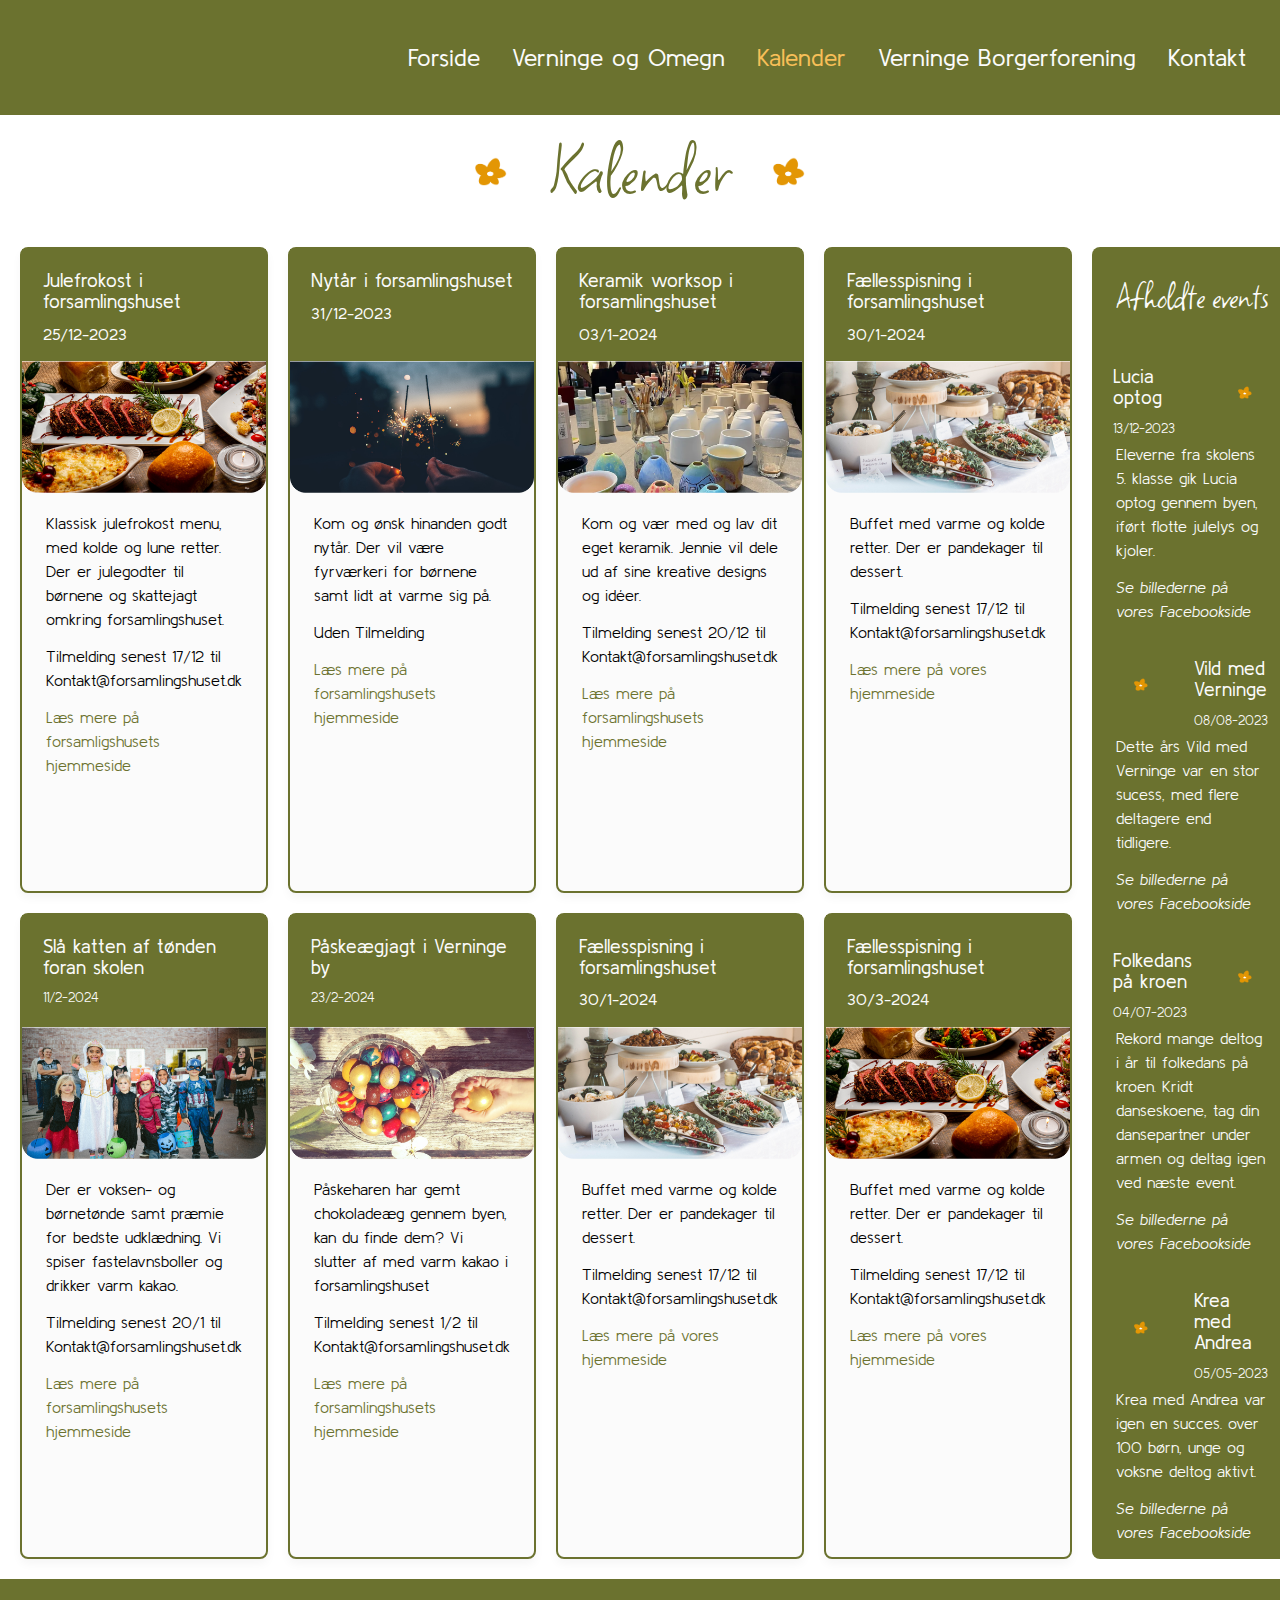
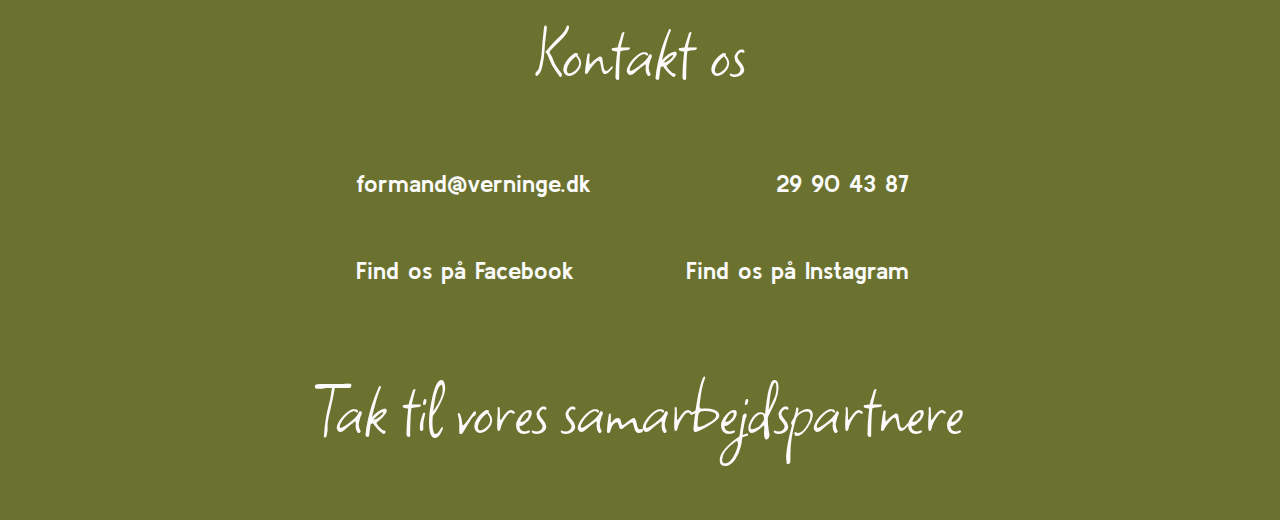
==== commit 131f53ec: "endelige rettelser" ====
--- a/kalender.html
+++ b/kalender.html
@@ -5,6 +5,7 @@
     <meta name="viewport" content="width=device-width, initial-scale=1.0">
     <title>Verninge og omegn kalender</title>
    <link rel="stylesheet" href="style_verninge.css">
+   <link rel="icon" href="img/blomst.png">
 
        <!--import af burger ikon-->
        <script src="https://kit.fontawesome.com/158830f7f7.js" crossorigin="anonymous"></script>
--- a/style_verninge.css
+++ b/style_verninge.css
@@ -341,11 +341,16 @@
 }
 /*----------------grunde til flytte til verninge section---------
 Amanda*/
-.section-reasons{
-    text-align: center;
-}
-.section-reasons h1,h2,p,img{
+#section-reasons{
+    text-align: center;
+}
+#section-reasons h1,h2,img{
 padding:0.6rem;
+}
+#sec-nature a{
+    text-decoration: none;
+    font-style: italic;
+    color: #6B722F;
 }
 .img-rounded{
     border-radius: 30px;
@@ -355,7 +360,8 @@
 }
 @media (max-width:63rem){
     .reasons-content{
-        padding: 1rem 4rem 1rem 4rem;
+        padding: 1rem 2rem 1rem 2rem;
+        max-width: 100%!important;
     }
 }
 @media (min-width:63rem){
@@ -491,7 +497,6 @@
     justify-content: space-around;
     align-items: center;
 }
-
 .title-afholdte-events h3{
     margin:0.5 0 0.4 0.8!important;
 }
@@ -501,17 +506,19 @@
 Amanda, Brandon og Hans-Peder*/
 #sec-verninge{
     text-align: center;
-    padding: 6rem;
-}
-
-
+}
+@media (min-width:63rem){
+    #sec-verninge{
+        padding: 6rem;
+    }
+    #sec-community{
+        padding: 6rem;
+    }
+}
 #sec-verninge video{
     height: auto;
     width: 100%;
 }
-
-
-
 #sec-verninge p{
     padding: 20px;
     line-height: 1.5rem;
@@ -519,11 +526,9 @@
 
 }
 
-
 /*forening og fællesskab sektion*/
 #sec-community{
     text-align: center;
-    padding: 6rem;
     display: flex;
     flex-direction: column;
     justify-content: center;
@@ -538,13 +543,30 @@
     padding: 1rem 2rem 1rem 2rem;
     text-align: justify;
 }
-
-#sec-community img{
+@media (max-width:63rem){
+    #sec-community{
+        padding: 1rem;
+    }
+    #sec-community img{
+        max-width: 100%;
+    }
+    .union-list ul{
+        display:flex;
+        flex-direction:column;
+        align-items: center;
+    }
+}
+@media (min-width:63rem){
+    #sec-community img{
     max-width: 50%;
     height: auto;
 }
-
-
+.union-list{
+    margin: 0 5rem 0 5rem;
+    max-width: 70%;
+    padding: 1rem 2rem 1rem 2rem;
+}
+}
 #sec-community ul li{
     list-style-type: none; 
     text-align: left;
@@ -560,11 +582,10 @@
 }
 
 .union-list{
-    margin: 0 5rem 0 5rem;
     border-radius: 20px;
     border-style: dotted;
-    padding: 1rem 2rem 1rem 2rem;
-    max-width: 70%;
+
+
 }
 .flex-space-around{
     justify-content: space-around!important;
@@ -572,13 +593,11 @@
 .content{
     padding: 2rem 0 2rem 0;
 }
-
 /*natur section
 Brandon og Hans-Peder*/
 
 #sec-nature{
     text-align: center;
-    padding: 0 6rem 0 6rem;
 }
 
 #sec-nature h1{
@@ -598,12 +617,28 @@
     height: auto;
     border-radius: 20px;
 }
-
-/*Værd at vide om Verninge sektion
-Amanda*/
+/*Amanda*/
+@media (max-width:63rem){
+    .img-medium{
+        max-width: 100%;
+    }
+    .padding-1rem{
+        padding: 1rem;
+    }
+}
+
+@media (min-width:63rem){
+    .img-medium{
+    max-width: 50%;
+    height: auto;
+}
 .padding-6rem{
     padding: 0 6rem 0 6rem;
 }
+}
+
+/*----------Værd at vide om Verninge sektion----------
+Amanda*/
 
 #hjertestartere ul{
 padding: 2rem;
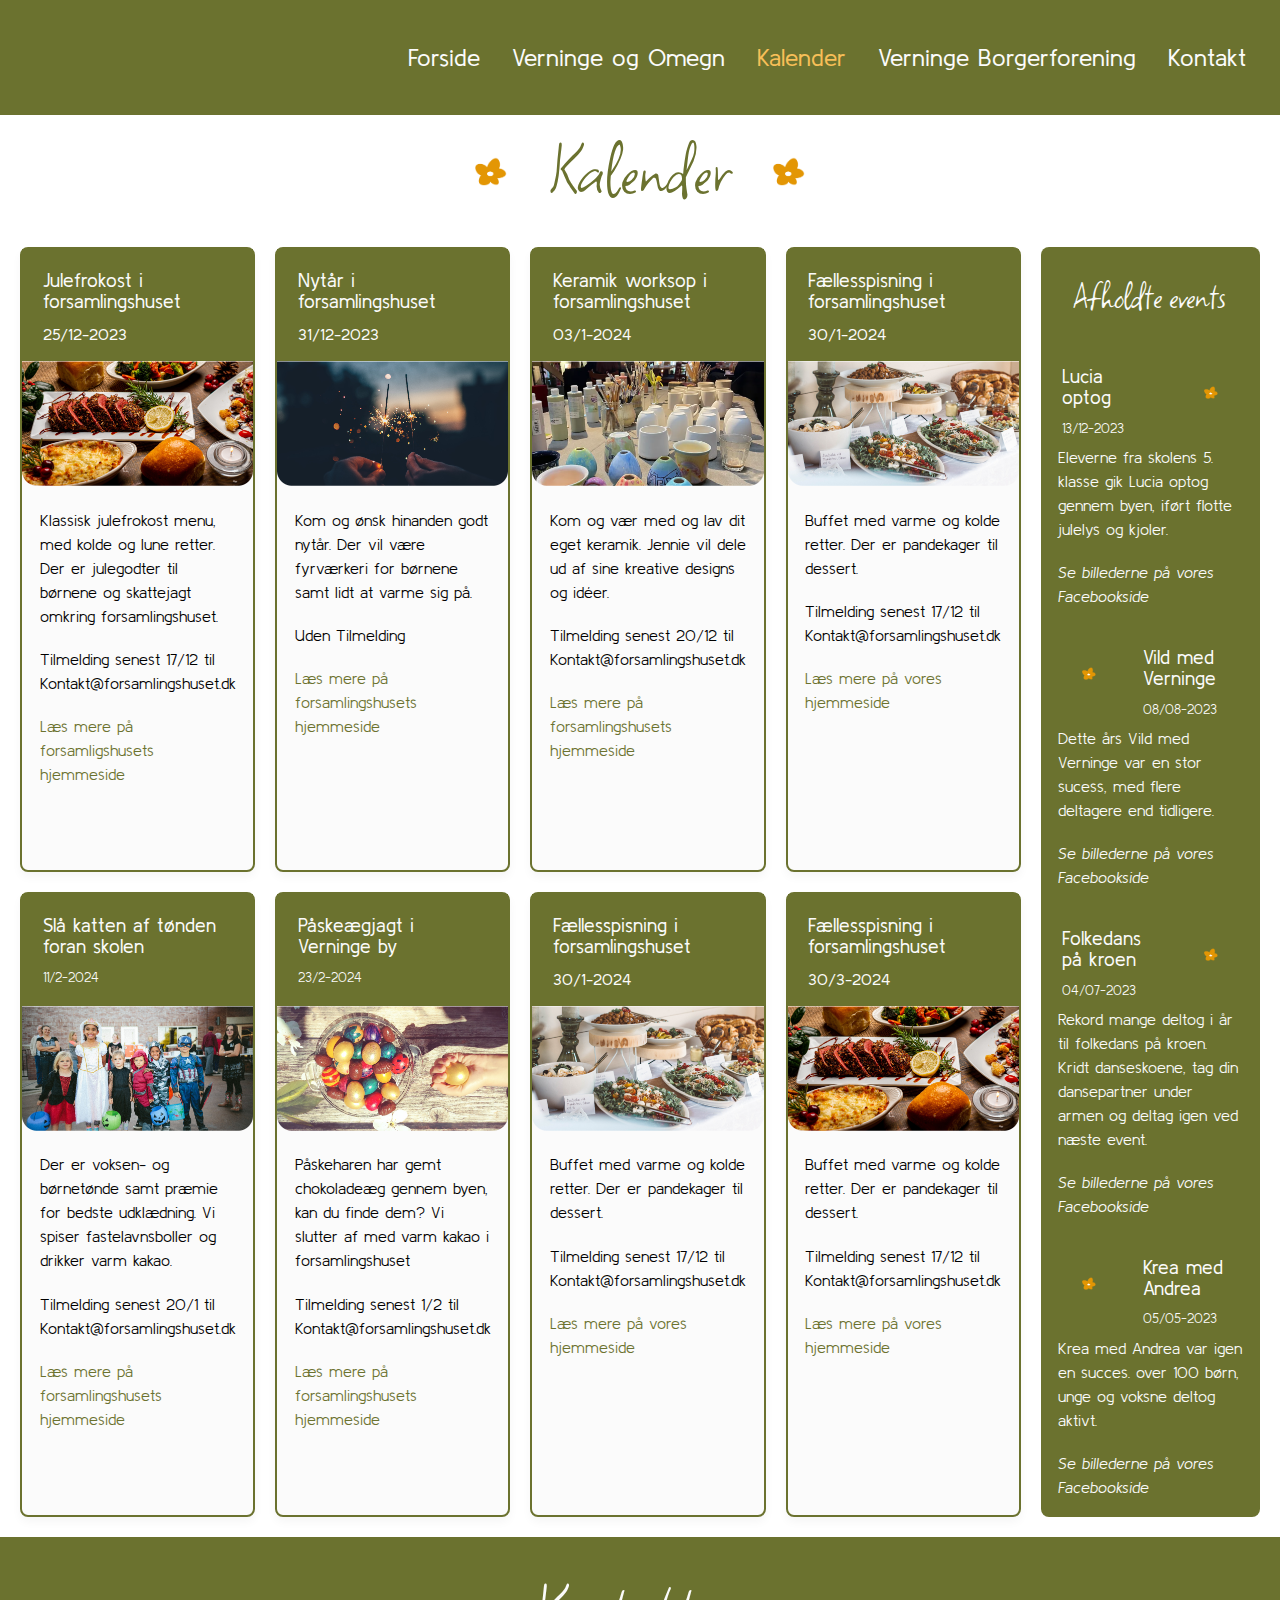
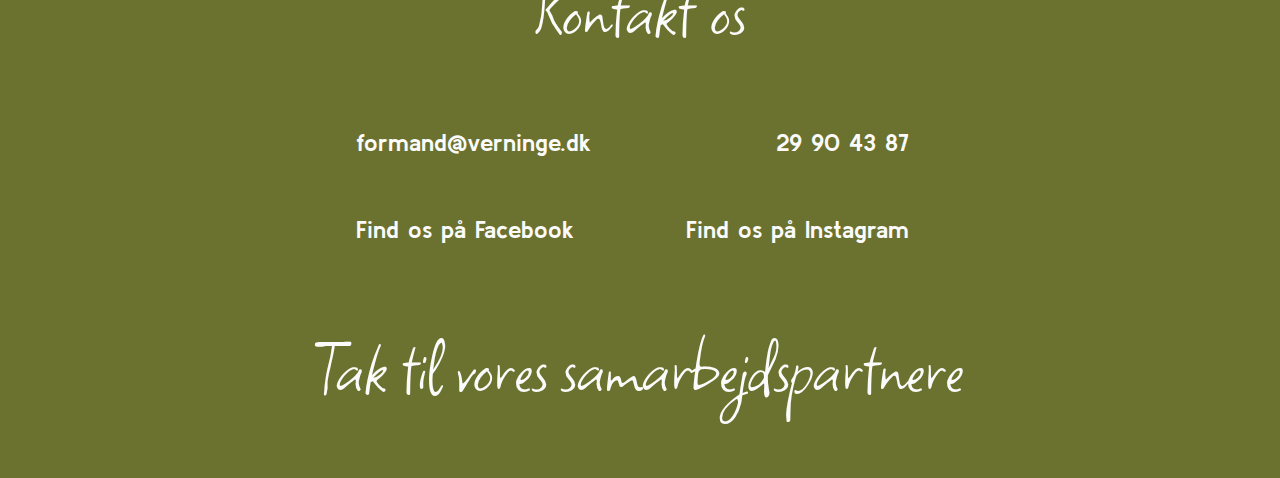
==== commit 131f967f: "Merge branch 'main' of https://github.com/cekc/Real-life" ====
--- a/kalender.html
+++ b/kalender.html
@@ -3,7 +3,7 @@
 <head>
     <meta charset="UTF-8">
     <meta name="viewport" content="width=device-width, initial-scale=1.0">
-    <title>Verninge og omegn kalender</title>
+    <title>Verninge.dk - Kalender</title>
    <link rel="stylesheet" href="style_verninge.css">
    <link rel="icon" href="img/blomst.png">
 
--- a/style_verninge.css
+++ b/style_verninge.css
@@ -341,16 +341,11 @@
 }
 /*----------------grunde til flytte til verninge section---------
 Amanda*/
-#section-reasons{
-    text-align: center;
-}
-#section-reasons h1,h2,img{
+.section-reasons{
+    text-align: center;
+}
+.section-reasons h1,h2,p,img{
 padding:0.6rem;
-}
-#sec-nature a{
-    text-decoration: none;
-    font-style: italic;
-    color: #6B722F;
 }
 .img-rounded{
     border-radius: 30px;
@@ -360,8 +355,7 @@
 }
 @media (max-width:63rem){
     .reasons-content{
-        padding: 1rem 2rem 1rem 2rem;
-        max-width: 100%!important;
+        padding: 1rem 4rem 1rem 4rem;
     }
 }
 @media (min-width:63rem){
@@ -497,6 +491,7 @@
     justify-content: space-around;
     align-items: center;
 }
+
 .title-afholdte-events h3{
     margin:0.5 0 0.4 0.8!important;
 }
@@ -506,19 +501,17 @@
 Amanda, Brandon og Hans-Peder*/
 #sec-verninge{
     text-align: center;
-}
-@media (min-width:63rem){
-    #sec-verninge{
-        padding: 6rem;
-    }
-    #sec-community{
-        padding: 6rem;
-    }
-}
+    padding: 6rem;
+}
+
+
 #sec-verninge video{
     height: auto;
     width: 100%;
 }
+
+
+
 #sec-verninge p{
     padding: 20px;
     line-height: 1.5rem;
@@ -526,9 +519,11 @@
 
 }
 
+
 /*forening og fællesskab sektion*/
 #sec-community{
     text-align: center;
+    padding: 6rem;
     display: flex;
     flex-direction: column;
     justify-content: center;
@@ -543,30 +538,13 @@
     padding: 1rem 2rem 1rem 2rem;
     text-align: justify;
 }
-@media (max-width:63rem){
-    #sec-community{
-        padding: 1rem;
-    }
-    #sec-community img{
-        max-width: 100%;
-    }
-    .union-list ul{
-        display:flex;
-        flex-direction:column;
-        align-items: center;
-    }
-}
-@media (min-width:63rem){
-    #sec-community img{
+
+#sec-community img{
     max-width: 50%;
     height: auto;
 }
-.union-list{
-    margin: 0 5rem 0 5rem;
-    max-width: 70%;
-    padding: 1rem 2rem 1rem 2rem;
-}
-}
+
+
 #sec-community ul li{
     list-style-type: none; 
     text-align: left;
@@ -582,10 +560,11 @@
 }
 
 .union-list{
+    margin: 0 5rem 0 5rem;
     border-radius: 20px;
     border-style: dotted;
-
-
+    padding: 1rem 2rem 1rem 2rem;
+    max-width: 70%;
 }
 .flex-space-around{
     justify-content: space-around!important;
@@ -593,11 +572,13 @@
 .content{
     padding: 2rem 0 2rem 0;
 }
+
 /*natur section
 Brandon og Hans-Peder*/
 
 #sec-nature{
     text-align: center;
+    padding: 0 6rem 0 6rem;
 }
 
 #sec-nature h1{
@@ -617,28 +598,12 @@
     height: auto;
     border-radius: 20px;
 }
-/*Amanda*/
-@media (max-width:63rem){
-    .img-medium{
-        max-width: 100%;
-    }
-    .padding-1rem{
-        padding: 1rem;
-    }
-}
-
-@media (min-width:63rem){
-    .img-medium{
-    max-width: 50%;
-    height: auto;
-}
+
+/*Værd at vide om Verninge sektion
+Amanda*/
 .padding-6rem{
     padding: 0 6rem 0 6rem;
 }
-}
-
-/*----------Værd at vide om Verninge sektion----------
-Amanda*/
 
 #hjertestartere ul{
 padding: 2rem;
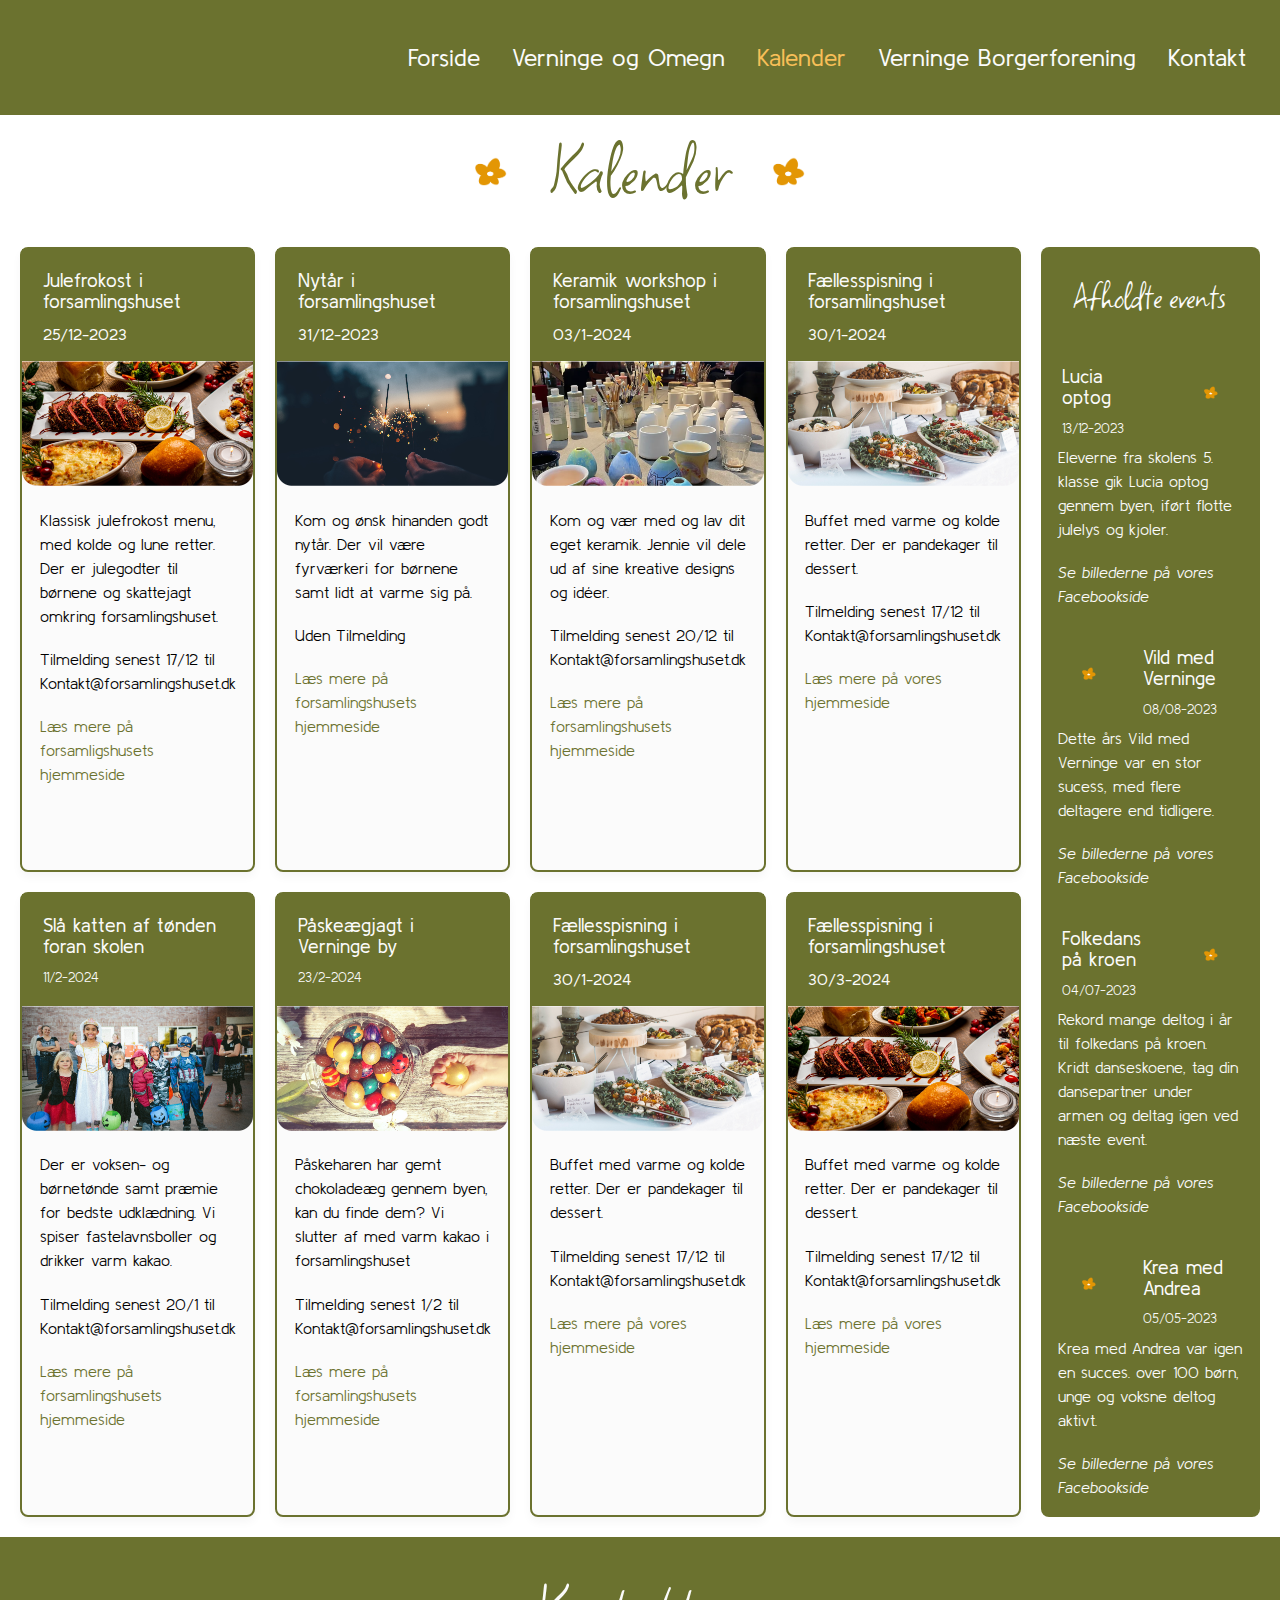
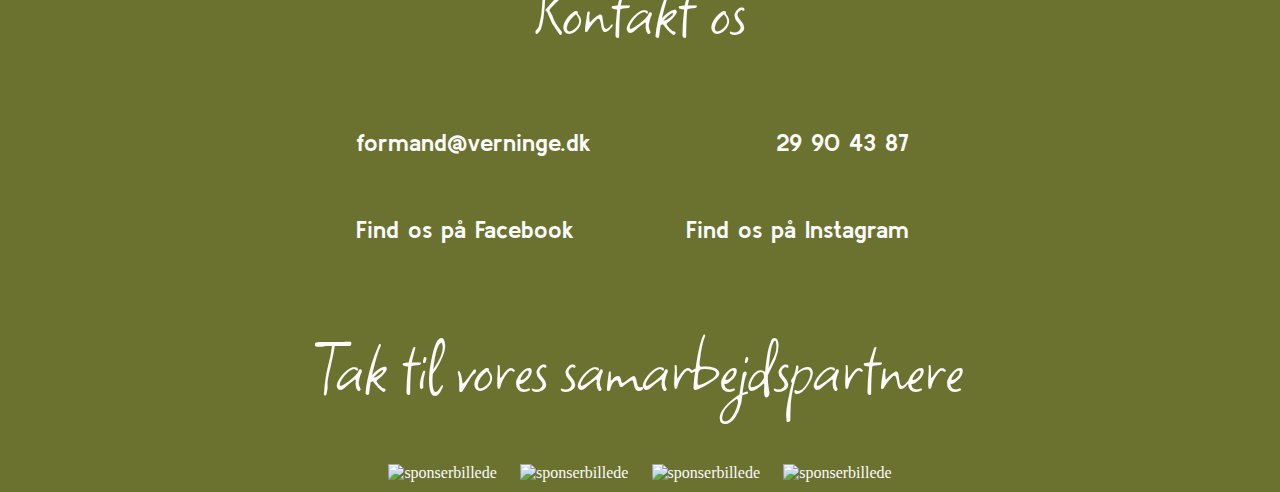
==== commit 2ea47afd: "webtilgænglighed lavet" ====
--- a/kalender.html
+++ b/kalender.html
@@ -29,8 +29,8 @@
                     <li><a href="index.html" >Forside</a></li>
                     <li><a href="verninge_og_omegn.html">Verninge og Omegn</a></li>
                     <li><a href="kalender.html" class="nav-active">Kalender</a></li>
-                    <li><a href="#">Verninge Borgerforening</a></li>
-                    <li><a href="#">Kontakt</a></li>
+                    <li><a href="404-siden-findes-ikke.html">Verninge Borgerforening</a></li>
+                    <li><a href="404-siden-findes-ikke.html">Kontakt</a></li>
                  </ul>
                 </div>
             </div>
@@ -38,19 +38,19 @@
         
     </header>
     <div class="pg-title">
-        <img src="img/blomst.png" class="pg-title-blomst" alt="verninge blomst logo">
+        <img src="img/blomst.png" class="pg-title-blomst" alt="verninge blomst">
         <h1>Kalender</h1>
-        <img src="img/blomst.png"  class="pg-title-blomst" alt="verninge blomst logo">
+        <img src="img/blomst.png"  class="pg-title-blomst" alt="verninge blomst">
     </div>
 
-    <section class="card-list">
-        <article class="card-item">
+    <section class="card-list" aria-label="kalender sektion">
+        <article class="card-item" aria-label="julefrokost opslag">
             <div>
                 <div class="card-title">
                     <h3>Julefrokost i forsamlingshuset </h3>
                     <h4>25/12-2023</h4>  
                 </div>
-                <img src="img/julemad.png" alt="billede af buffet">    
+                <img src="img/julemad.png" alt="stemningsbillede af buffet">    
                 <div class="card-content">
                     <p>Klassisk julefrokost menu, med kolde og lune retter. Der er julegodter til børnene og skattejagt omkring forsamlingshuset.</p>
                     <p>Tilmelding senest 17/12 til Kontakt@forsamlingshuset.dk</p>
@@ -58,7 +58,7 @@
                 </div>
             </div>
         </article>
-        <article class="card-item">
+        <article class="card-item" aria-label="nytår opslag">
             <div>
                 <div class="card-title">
                     <h3>Nytår i forsamlingshuset </h3>
@@ -72,13 +72,13 @@
                 </div>
             </div>
         </article>
-        <article class="card-item">
-            <div>
-                <div class="card-title">
-                    <h3>Keramik worksop i forsamlingshuset </h3>
+        <article class="card-item" aria-label="keramik workshop opslag">
+            <div>
+                <div class="card-title">
+                    <h3>Keramik workshop i forsamlingshuset </h3>
                     <h4>03/1-2024</h4>  
                 </div>
-                    <img src="img/keramik.png" alt="Billede af Håndlavet keramik">
+                    <img src="img/keramik.png" alt="stemningsBillede af Håndlavet keramik">
                 <div class="card-content">
                     <p>Kom og vær med og lav dit eget keramik. Jennie vil dele ud af sine kreative designs og idéer. </p>
                     <p>Tilmelding senest 20/12 til Kontakt@forsamlingshuset.dk</p>
@@ -86,13 +86,13 @@
                 </div>
             </div>
         </article>
-        <article class="card-item">
+        <article class="card-item" aria-label="fællesspisning opslag">
              <div>
                 <div class="card-title">
                     <h3>Fællesspisning i forsamlingshuset </h3>
                     <h4>30/1-2024</h4>  
                 </div>
-                    <img src="img/paaskefrokost.png" alt="Billede af buffet">
+                    <img src="img/paaskefrokost.png" alt="stemningsBillede af buffet">
                 <div class="card-content">
                     <p>Buffet med varme og kolde retter. Der er pandekager til dessert.</p>
                     <p>Tilmelding senest 17/12 til Kontakt@forsamlingshuset.dk</p>
@@ -100,13 +100,13 @@
                 </div>
             </div>
         </article>
-        <article class="card-item">
+        <article class="card-item" aria-label="fastalavn opslag">
             <div>
                 <div class="card-title">
                     <h3>Slå katten af tønden foran skolen </h3>
                     <h5>11/2-2024</h5>  
                 </div>
-                    <img src="img/fastelavn.png" alt="billede af børn i udklædning">
+                    <img src="img/fastelavn.png" alt="stemningsbillede af børn i udklædning">
                 <div class="card-content">
                     <p>Der er voksen- og børnetønde samt præmie for bedste udklædning. Vi spiser fastelavnsboller og drikker varm kakao.</p>
                     <p>Tilmelding senest 20/1 til Kontakt@forsamlingshuset.dk</p>
@@ -114,13 +114,13 @@
                 </div>
             </div>
         </article>
-        <article class="card-item">
+        <article class="card-item" aria-label="påskejagt opslag">
             <div>
                 <div class="card-title">
                     <h3>Påskeægjagt i Verninge by </h3>
                     <h5>23/2-2024</h5>  
                 </div>
-                    <img src="img/paaskeaeg.png" alt="billede af påskeæg">
+                    <img src="img/paaskeaeg.png" alt="stemningsbillede af påskeæg">
                 <div class="card-content">
                     <p>Påskeharen har gemt chokoladeæg gennem byen, kan du finde dem?
                         Vi slutter af med varm kakao i forsamlingshuset</p>
@@ -129,13 +129,13 @@
                 </div>
             </div>
          </article>
-        <article class="card-item">
+        <article class="card-item" aria-label="fællesspisning opslag">
             <div>
                 <div class="card-title">
                     <h3>Fællesspisning i forsamlingshuset </h3>
                     <h4>30/1-2024</h4>  
                 </div>
-                    <img src="img/paaskefrokost.png" alt="billede af buffet">
+                    <img src="img/paaskefrokost.png" alt="stemningsbillede af buffet">
                 <div class="card-content">
                     <p>Buffet med varme og kolde retter. Der er pandekager til dessert.</p>
                     <p>Tilmelding senest 17/12 til Kontakt@forsamlingshuset.dk</p>
@@ -143,13 +143,13 @@
                 </div>
             </div>
         </article>
-        <article class="card-item">
+        <article class="card-item" aria-label="fællesspisning opslag">
             <div>
                 <div class="card-title">
                     <h3>Fællesspisning i forsamlingshuset </h3>
                     <h4>30/3-2024</h4>  
                 </div>
-                    <img src="img/julemad.png" alt="Billede af buffet">
+                    <img src="img/julemad.png" alt="stemningsBillede af buffet">
                 <div class="card-content">
                     <p>Buffet med varme og kolde retter. Der er pandekager til dessert.</p>
                     <p>Tilmelding senest 17/12 til Kontakt@forsamlingshuset.dk</p>
@@ -157,7 +157,7 @@
                 </div>
             </div>
         </article>
-        <article class="card-afholdte-events row-span-2">
+        <article class="card-afholdte-events row-span-2" aria-label="afholdte events">
             <div>
                 <h2>Afholdte events</h2>
                 <div class="card-content">
@@ -167,7 +167,7 @@
                         <h5>13/12-2023</h5>
                     </div>
                     <div>
-                        <img src="img/blomst.png" alt="verninge logo blomst" class="blomst-lille">
+                        <img src="img/blomst.png" alt="verninge blomst" class="blomst-lille">
                     </div>       
                     </div>
                     <p>Eleverne fra skolens 5. klasse gik Lucia optog gennem byen, iført flotte julelys og kjoler. </p>
@@ -177,7 +177,7 @@
                 <div class="card-content">
                     <div class="title-afholdte-events">
                         <div>
-                        <img src="img/blomst.png" alt="verninge logo blomst" class="blomst-lille">
+                        <img src="img/blomst.png" alt="verninge blomst" class="blomst-lille">
                     </div> 
                     <div>
                         <h3>Vild med Verninge</h3>
@@ -196,7 +196,7 @@
                         <h5>04/07-2023</h5>
                     </div>
                     <div>
-                        <img src="img/blomst.png" alt="verninge logo blomst" class="blomst-lille">
+                        <img src="img/blomst.png" alt="verninge blomst" class="blomst-lille">
                     </div>       
                     </div>
                     <p>Rekord mange deltog i år til folkedans på kroen. Kridt danseskoene, tag din dansepartner under armen og deltag igen ved næste event.
@@ -207,7 +207,7 @@
                 <div class="card-content">  
                     <div class="title-afholdte-events">
                          <div>
-                        <img src="img/blomst.png" alt="verninge logo blomst" class="blomst-lille">
+                        <img src="img/blomst.png" alt="verninge blomst" class="blomst-lille">
                         </div> 
                         <div>
                             <h3>Krea med Andrea</h3>
@@ -231,22 +231,22 @@
             <h2 class="section-title-white">Kontakt os</h2>      
             <ul class="flexbox-split">
                 <div class="split footer-kontakt">
-                    <li><a href="#"><i class="fa-regular fa-envelope"></i> formand@verninge.dk</a></li>
-                    <li><a href="#"><i class="fa-solid fa-phone"></i> 29 90 43 87</a></li>
+                    <li><a href="#"><i class="fa-regular fa-envelope" role="img" aria-hidden="true"></i> formand@verninge.dk</a></li>
+                    <li><a href="#"><i class="fa-solid fa-phone" role="img" aria-hidden="true"></i> 29 90 43 87</a></li>
                 </div>
                 <div class="split footer-kontakt">
-                    <li><a href="#"><i class="fa-brands fa-facebook"></i> Find os på Facebook</a></li>
-                    <li><a href="#"><i class="fa-brands fa-instagram"></i> Find os på Instagram</a></li>
+                    <li><a href="#"><i class="fa-brands fa-facebook" role="img" aria-hidden="true"></i> Find os på Facebook</a></li>
+                    <li><a href="#"><i class="fa-brands fa-instagram" role="img" aria-hidden="true"></i> Find os på Instagram</a></li>
                 </div>
             </ul>
         </div>
 
         <div id="sponsors">
             <h2 class="section-title-white">Tak til vores samarbejdspartnere</h2>
-            <img src="img/img-sponser.png" alt="">
-            <img src="img/img-sponser.png" alt="">
-            <img src="img/img-sponser.png" alt="">
-            <img src="img/img-sponser.png" alt="">
+            <img src="img/img-sponser.png" alt="sponserbillede">
+            <img src="img/img-sponser.png" alt="sponserbillede">
+            <img src="img/img-sponser.png" alt="sponserbillede">
+            <img src="img/img-sponser.png" alt="sponserbillede">
         </div>
 </footer>
 </body>
--- a/style_verninge.css
+++ b/style_verninge.css
@@ -350,12 +350,13 @@
 .img-rounded{
     border-radius: 30px;
 }
-.img-large{
-    max-width: 40rem;
-}
+
 @media (max-width:63rem){
     .reasons-content{
         padding: 1rem 4rem 1rem 4rem;
+    }
+    .img-large{
+        max-width: 20rem;
     }
 }
 @media (min-width:63rem){
@@ -376,6 +377,9 @@
     }
     .reasons-content{
         padding:2rem 10rem 2rem 10rem;
+    }
+    .img-large{
+        max-width: 40rem;
     }
 }
 
@@ -523,7 +527,6 @@
 /*forening og fællesskab sektion*/
 #sec-community{
     text-align: center;
-    padding: 6rem;
     display: flex;
     flex-direction: column;
     justify-content: center;
@@ -538,12 +541,6 @@
     padding: 1rem 2rem 1rem 2rem;
     text-align: justify;
 }
-
-#sec-community img{
-    max-width: 50%;
-    height: auto;
-}
-
 
 #sec-community ul li{
     list-style-type: none; 
@@ -559,13 +556,6 @@
     font-weight: lighter;
 }
 
-.union-list{
-    margin: 0 5rem 0 5rem;
-    border-radius: 20px;
-    border-style: dotted;
-    padding: 1rem 2rem 1rem 2rem;
-    max-width: 70%;
-}
 .flex-space-around{
     justify-content: space-around!important;
 }
@@ -573,12 +563,54 @@
     padding: 2rem 0 2rem 0;
 }
 
+/*---------Malle-----*/
+
+.margin-top-bottom {
+    margin: 1.5rem 0 1.5rem 0;
+}
+
+@media (max-width: 63rem) {
+    #sec-community img{
+        max-width: 100%;
+        height: auto;
+    }
+    .union-list {
+        margin: 0 1rem 0 1rem;
+        padding: 0 1rem 0 1rem;
+        border-radius: 20px;
+        border-style: dotted;
+    }
+    
+}
+
+
+@media (min-width: 63rem) {
+    #sec-community img{
+        max-width: 50%;
+        height: auto;
+    }
+    .padding-6rem{
+        padding: 0 6rem 0 6rem;
+    }
+    .union-list{
+        border-radius: 20px;
+        border-style: dotted;
+        padding: 1rem 2rem 1rem 2rem;
+        max-width: 70%;
+    }
+}
+
+.link-forening:hover {
+    text-decoration: underline;
+}
+
+
+
 /*natur section
 Brandon og Hans-Peder*/
 
 #sec-nature{
     text-align: center;
-    padding: 0 6rem 0 6rem;
 }
 
 #sec-nature h1{
@@ -601,13 +633,32 @@
 
 /*Værd at vide om Verninge sektion
 Amanda*/
-.padding-6rem{
-    padding: 0 6rem 0 6rem;
-}
 
 #hjertestartere ul{
 padding: 2rem;
 font-family: 'kulim park';
 text-align: left;
 line-height: 1.5rem;
+}
+
+/*------------------------------Siden findes ikke 
+Malle-----------------------------*/
+
+.siden-findes-ikke{
+    text-align: center;
+    margin: 2rem 0 2rem 0;
+}
+.siden-findes-ikke a{
+    color:#6B722F;
+}
+
+.siden-findes-ikke a:hover{
+    text-decoration: underline;
+    cursor: pointer;
+}
+
+@media (max-width: 63rem) {
+    .padding-1rem{
+        padding: 0 1rem 0 1rem;
+    }
 }